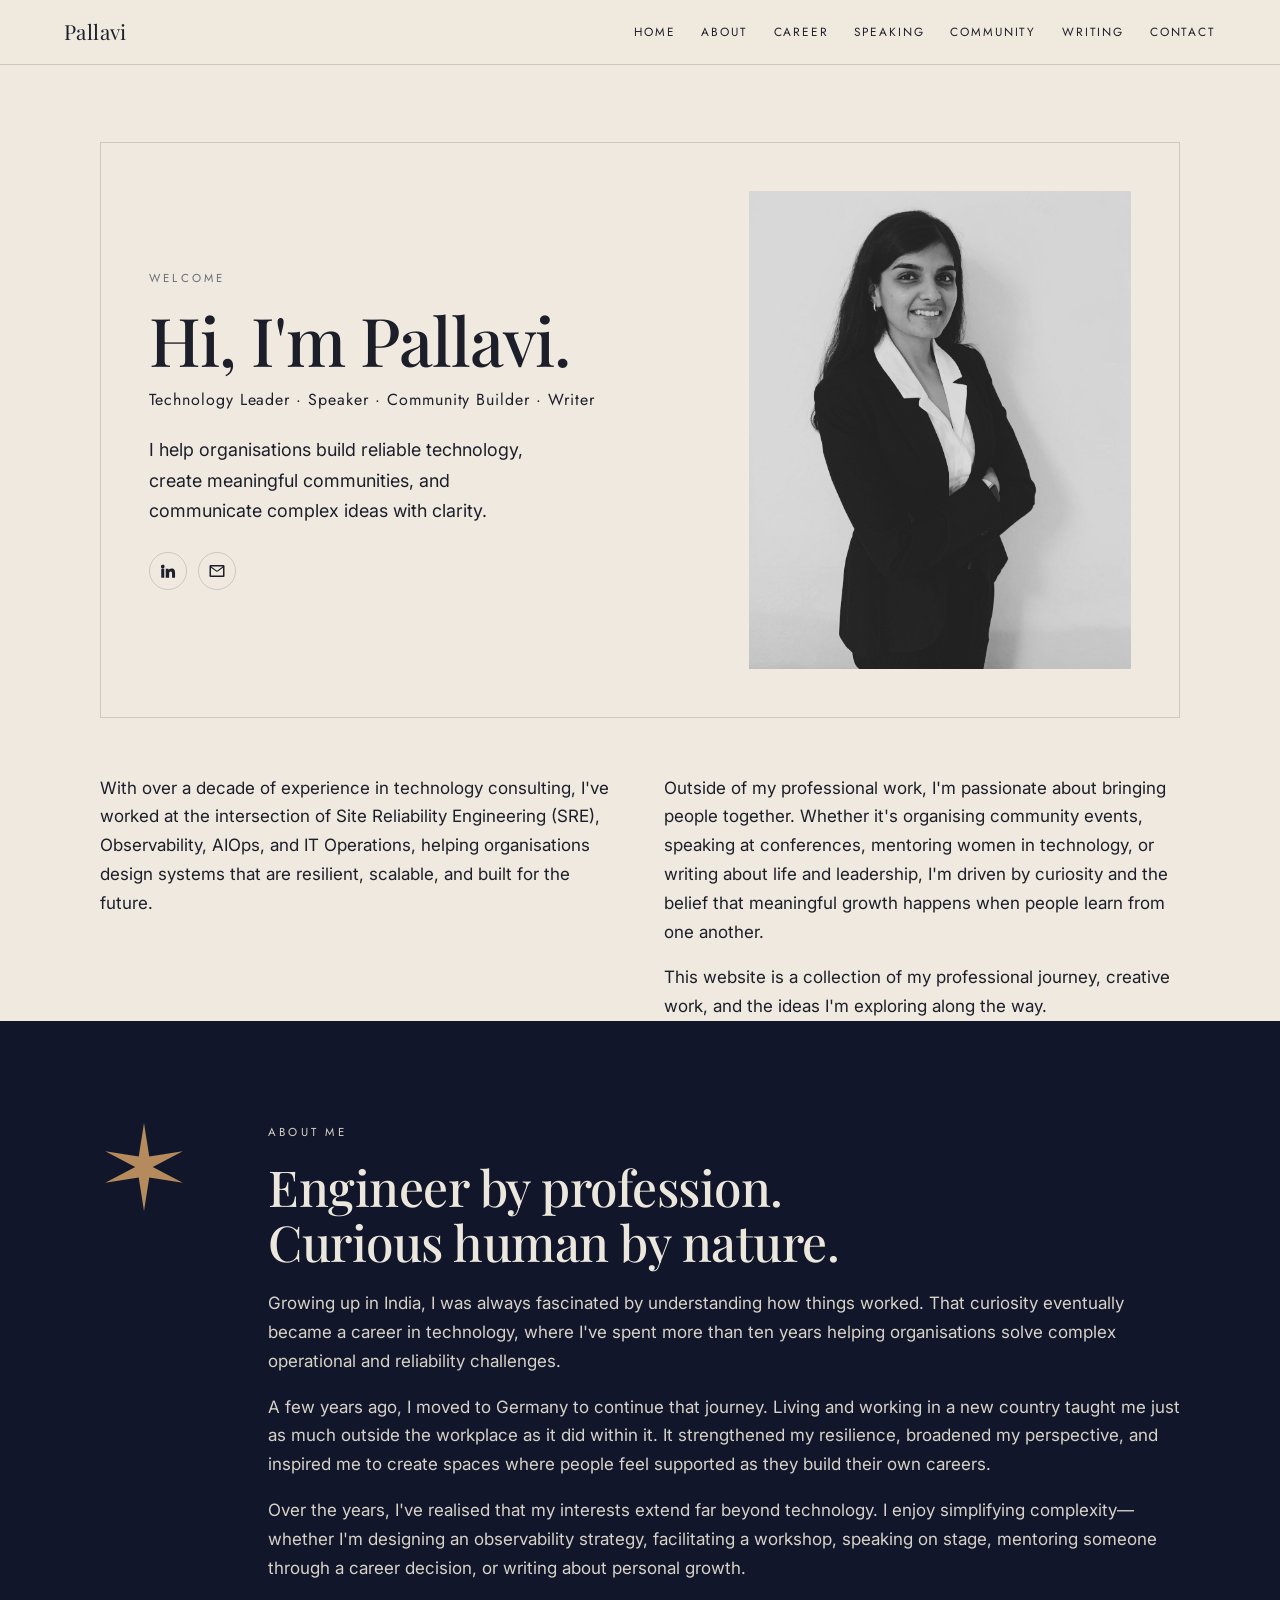
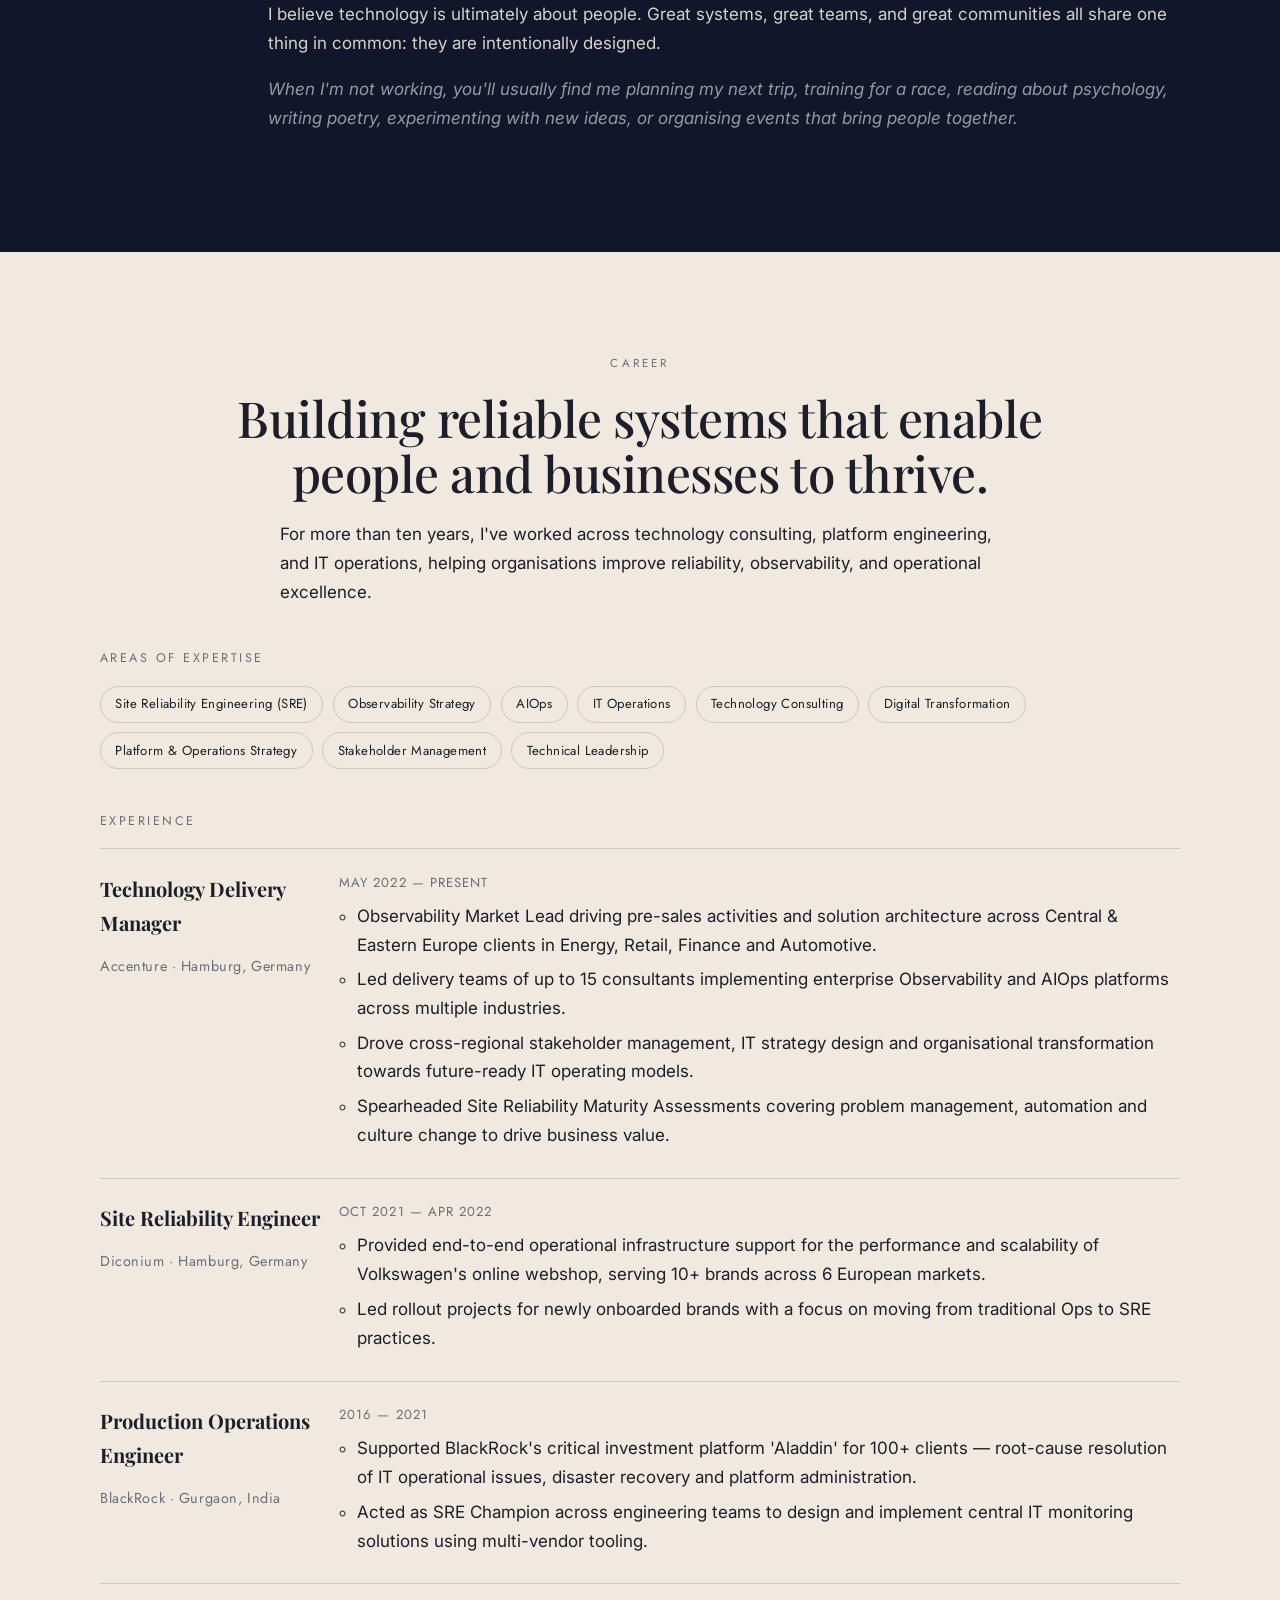
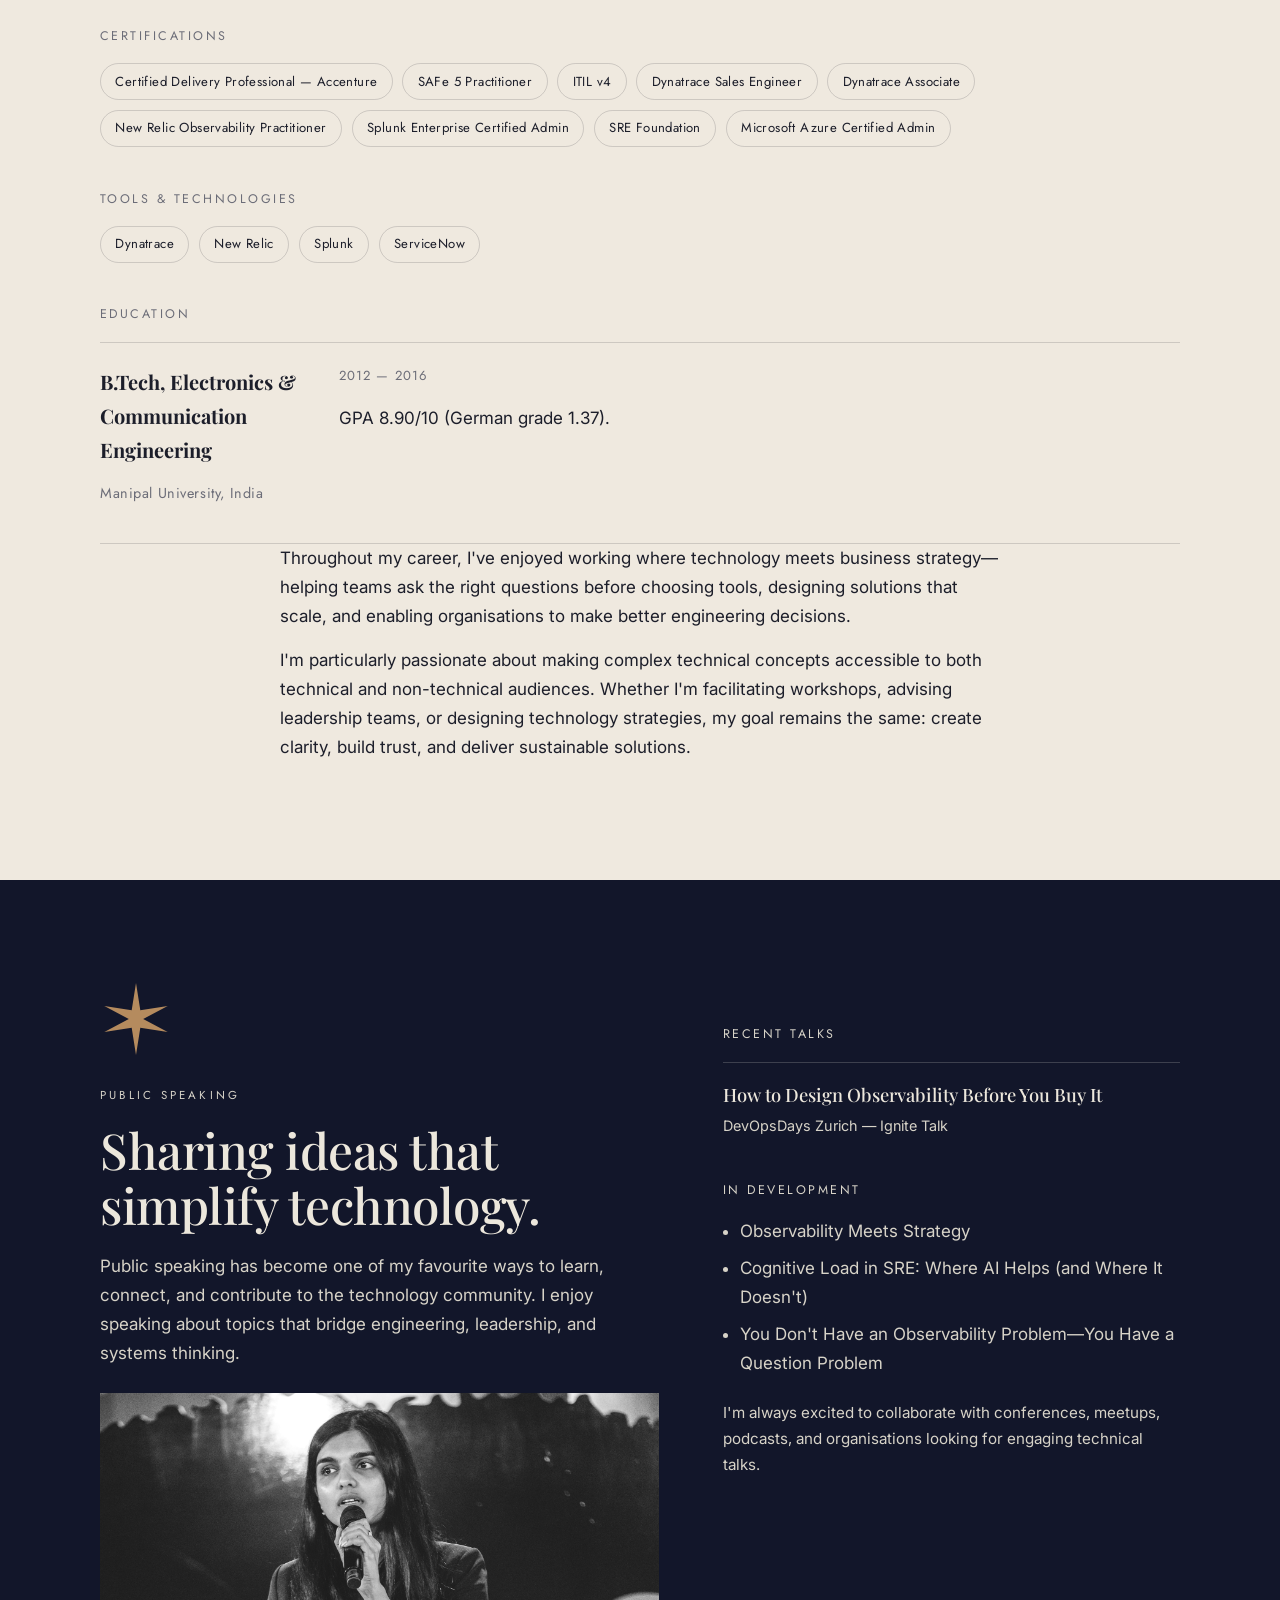
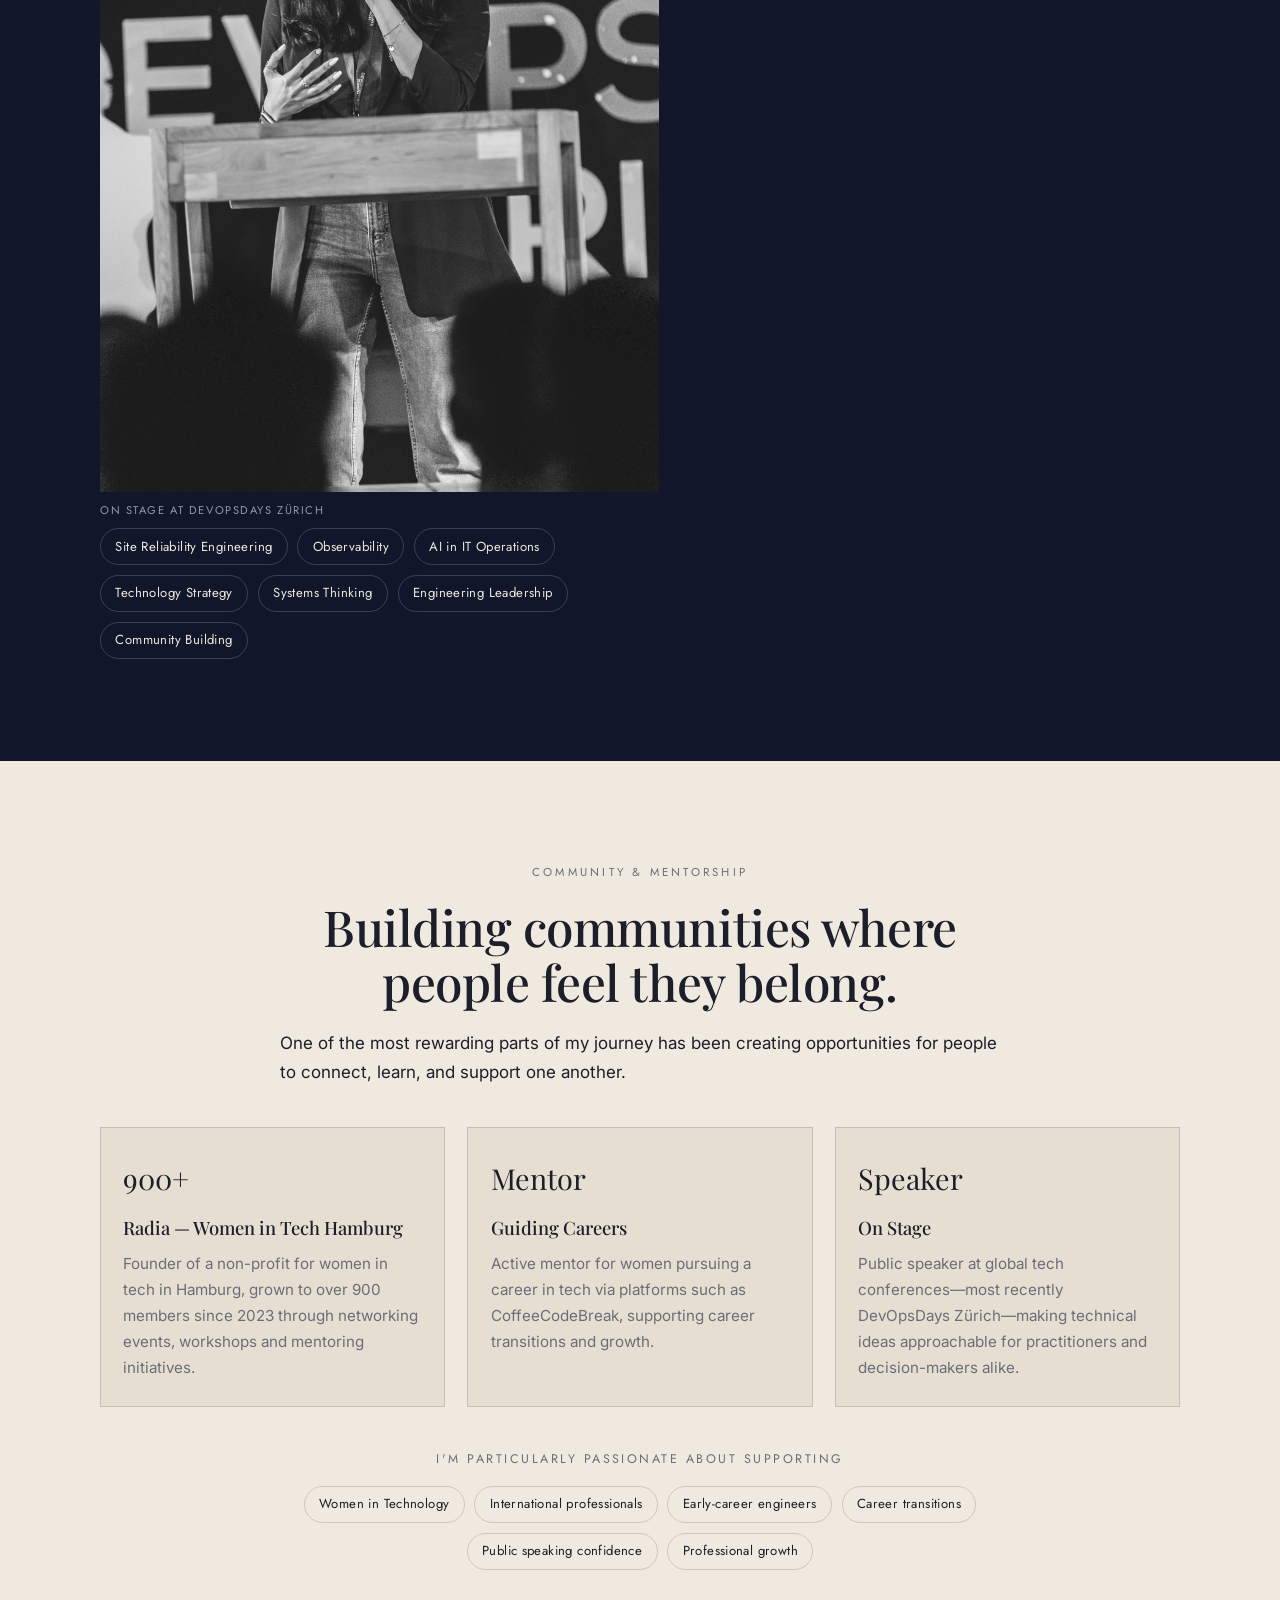
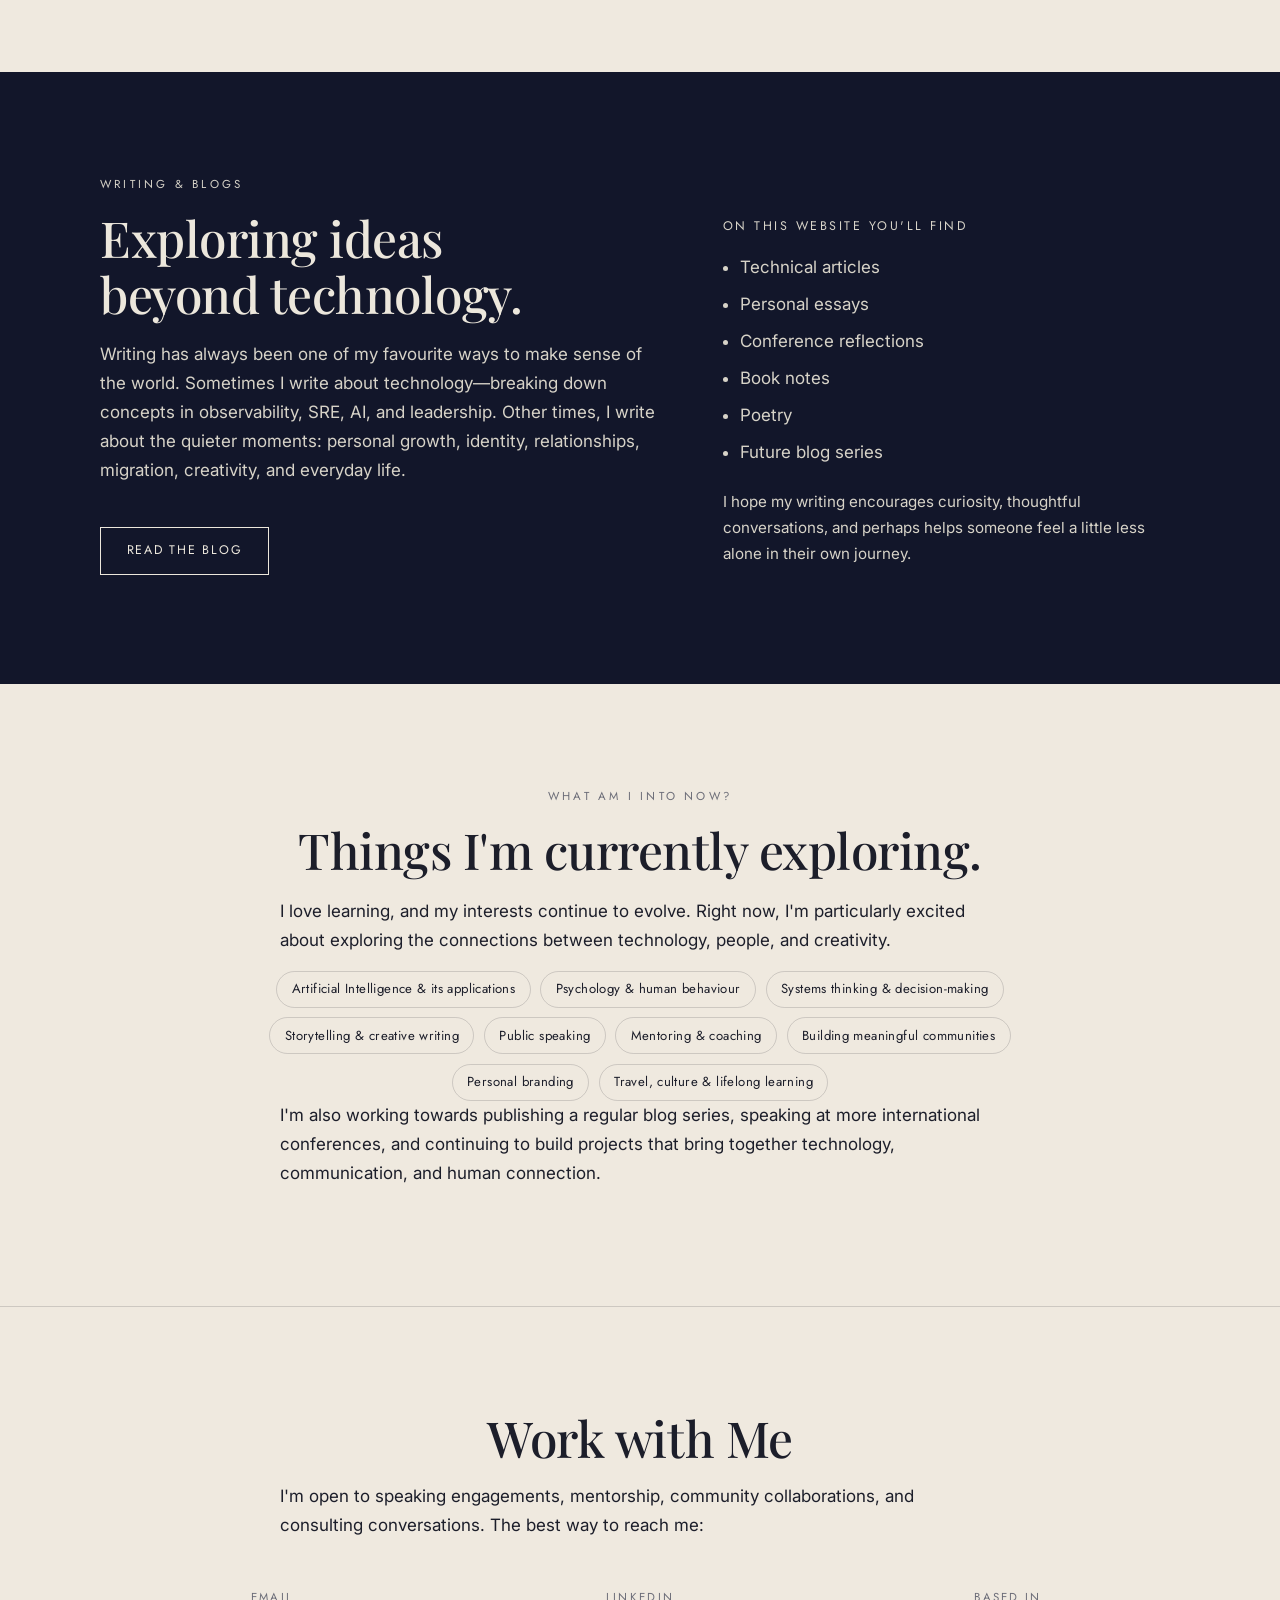
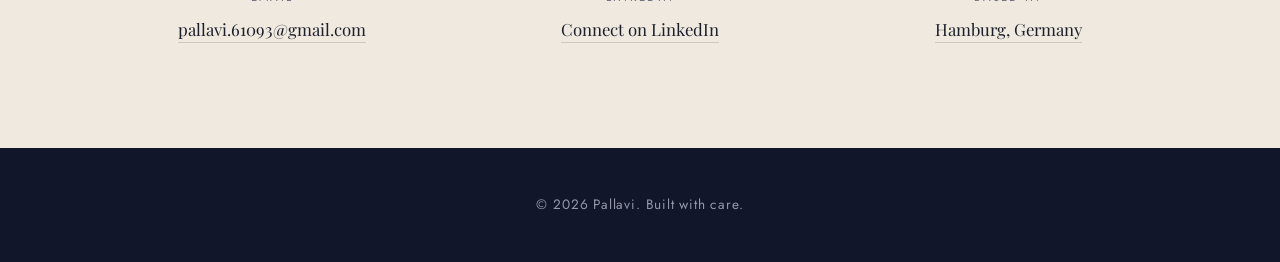
==== index.html @ db64a601 "Add portfolio website" ====
<!DOCTYPE html>
<html lang="en">
<head>
  <meta charset="UTF-8" />
  <meta name="viewport" content="width=device-width, initial-scale=1.0" />
  <title>Pallavi — Technology Leader, Speaker, Community Builder & Writer</title>
  <meta name="description" content="Personal site of Pallavi — Technology Leader, Speaker, Community Builder and Writer. SRE, Observability, AIOps, community building and writing." />

  <!-- Open Graph -->
  <meta property="og:title" content="Pallavi — Technology Leader, Speaker, Community Builder & Writer" />
  <meta property="og:description" content="Reliable technology, meaningful communities, and ideas communicated with clarity." />
  <meta property="og:type" content="website" />

  <link rel="preconnect" href="https://fonts.googleapis.com" />
  <link rel="preconnect" href="https://fonts.gstatic.com" crossorigin />
  <link href="https://fonts.googleapis.com/css2?family=Playfair+Display:ital,wght@0,400;0,500;0,600;1,400&family=Jost:wght@400;500&family=Inter:wght@400;500;600&display=swap" rel="stylesheet" />

  <link rel="stylesheet" href="styles.css" />
</head>
<body>

  <!-- ===== NAV ===== -->
  <header class="nav" id="top">
    <a href="#top" class="nav__brand">Pallavi</a>
    <button class="nav__toggle" aria-label="Toggle menu" aria-expanded="false">
      <span></span><span></span><span></span>
    </button>
    <nav class="nav__links">
      <a href="#home">Home</a>
      <a href="#about">About</a>
      <a href="#career">Career</a>
      <a href="#speaking">Speaking</a>
      <a href="#community">Community</a>
      <a href="#writing">Writing</a>
      <a href="#contact">Contact</a>
    </nav>
  </header>

  <main>

    <!-- ===== HERO ===== -->
    <section class="hero" id="home">
      <div class="hero__frame">
        <div class="hero__text">
          <p class="eyebrow">Welcome</p>
          <h1 class="hero__name">Hi, I'm Pallavi.</h1>
          <p class="hero__tagline">Technology Leader &middot; Speaker &middot; Community Builder &middot; Writer</p>
          <p class="hero__lede">
            I help organisations build reliable technology, create meaningful communities,
            and communicate complex ideas with clarity.
          </p>
          <div class="social" aria-label="Social links">
            <a href="https://www.linkedin.com/in/agrawalpallavi/" target="_blank" rel="noopener" aria-label="LinkedIn" class="social__link">
              <svg viewBox="0 0 24 24" width="18" height="18" fill="currentColor"><path d="M4.98 3.5A2.5 2.5 0 1 0 5 8.5a2.5 2.5 0 0 0-.02-5zM3 9h4v12H3zM9 9h3.8v1.7h.05c.53-1 1.83-2.06 3.77-2.06 4.03 0 4.78 2.65 4.78 6.1V21h-4v-5.4c0-1.3 0-2.96-1.8-2.96s-2.08 1.4-2.08 2.86V21H9z"/></svg>
            </a>
            <a href="mailto:pallavi.61093@gmail.com" aria-label="Email" class="social__link">
              <svg viewBox="0 0 24 24" width="18" height="18" fill="currentColor"><path d="M2 5.5A1.5 1.5 0 0 1 3.5 4h17A1.5 1.5 0 0 1 22 5.5v13A1.5 1.5 0 0 1 20.5 20h-17A1.5 1.5 0 0 1 2 18.5zm2.2.5 7.8 5.6L19.8 6zM20 7.6l-7.4 5.3a1 1 0 0 1-1.2 0L4 7.6V18h16z"/></svg>
            </a>
          </div>
        </div>
        <div class="hero__photo">
          <img src="assets/pallavi.jpg" alt="Portrait of Pallavi" onerror="this.classList.add('is-placeholder');this.alt='Add your photo at assets/pallavi.jpg';" />
        </div>
      </div>

      <div class="hero__intro">
        <p>
          With over a decade of experience in technology consulting, I've worked at the
          intersection of Site Reliability Engineering (SRE), Observability, AIOps, and IT
          Operations, helping organisations design systems that are resilient, scalable,
          and built for the future.
        </p>
        <p>
          Outside of my professional work, I'm passionate about bringing people together.
          Whether it's organising community events, speaking at conferences, mentoring women
          in technology, or writing about life and leadership, I'm driven by curiosity and
          the belief that meaningful growth happens when people learn from one another.
        </p>
        <p>
          This website is a collection of my professional journey, creative work, and the
          ideas I'm exploring along the way.
        </p>
      </div>
    </section>

    <!-- ===== ABOUT (dark) ===== -->
    <section class="band band--dark" id="about">
      <div class="band__inner about">
        <div class="starburst" aria-hidden="true">
          <svg viewBox="0 0 100 100" width="88" height="88"><g fill="currentColor"><path d="M50 0l6 38 38-6-34 18 34 18-38-6-6 38-6-38-38 6 34-18-34-18 38 6z"/></g></svg>
        </div>
        <div class="about__body">
          <p class="eyebrow eyebrow--light">About Me</p>
          <h2 class="display">Engineer by profession.<br />Curious human by nature.</h2>
          <p>
            Growing up in India, I was always fascinated by understanding how things worked.
            That curiosity eventually became a career in technology, where I've spent more than
            ten years helping organisations solve complex operational and reliability challenges.
          </p>
          <p>
            A few years ago, I moved to Germany to continue that journey. Living and working in a
            new country taught me just as much outside the workplace as it did within it. It
            strengthened my resilience, broadened my perspective, and inspired me to create spaces
            where people feel supported as they build their own careers.
          </p>
          <p>
            Over the years, I've realised that my interests extend far beyond technology. I enjoy
            simplifying complexity—whether I'm designing an observability strategy, facilitating a
            workshop, speaking on stage, mentoring someone through a career decision, or writing
            about personal growth.
          </p>
          <p>
            I believe technology is ultimately about people. Great systems, great teams, and great
            communities all share one thing in common: they are intentionally designed.
          </p>
          <p class="about__closing">
            When I'm not working, you'll usually find me planning my next trip, training for a race,
            reading about psychology, writing poetry, experimenting with new ideas, or organising
            events that bring people together.
          </p>
        </div>
      </div>
    </section>

    <!-- ===== CAREER (light) ===== -->
    <section class="band band--light" id="career">
      <div class="band__inner">
        <p class="eyebrow center">Career</p>
        <h2 class="display center">Building reliable systems that enable<br />people and businesses to thrive.</h2>
        <div class="prose center-prose">
          <p>
            For more than ten years, I've worked across technology consulting, platform engineering,
            and IT operations, helping organisations improve reliability, observability, and
            operational excellence.
          </p>
        </div>

        <p class="subhead">Areas of expertise</p>
        <ul class="chips">
          <li>Site Reliability Engineering (SRE)</li>
          <li>Observability Strategy</li>
          <li>AIOps</li>
          <li>IT Operations</li>
          <li>Technology Consulting</li>
          <li>Digital Transformation</li>
          <li>Platform &amp; Operations Strategy</li>
          <li>Stakeholder Management</li>
          <li>Technical Leadership</li>
        </ul>

        <!-- EXPERIENCE TIMELINE (from CV) -->
        <p class="subhead" id="experience">Experience</p>
        <ol class="timeline">
          <li class="timeline__item">
            <div>
              <h3 class="timeline__role">Technology Delivery Manager</h3>
              <p class="timeline__org">Accenture &middot; Hamburg, Germany</p>
            </div>
            <div>
              <div class="timeline__when">May 2022 — Present</div>
              <div class="timeline__desc">
                <ul>
                  <li>Observability Market Lead driving pre-sales activities and solution architecture across Central &amp; Eastern Europe clients in Energy, Retail, Finance and Automotive.</li>
                  <li>Led delivery teams of up to 15 consultants implementing enterprise Observability and AIOps platforms across multiple industries.</li>
                  <li>Drove cross-regional stakeholder management, IT strategy design and organisational transformation towards future-ready IT operating models.</li>
                  <li>Spearheaded Site Reliability Maturity Assessments covering problem management, automation and culture change to drive business value.</li>
                </ul>
              </div>
            </div>
          </li>
          <li class="timeline__item">
            <div>
              <h3 class="timeline__role">Site Reliability Engineer</h3>
              <p class="timeline__org">Diconium &middot; Hamburg, Germany</p>
            </div>
            <div>
              <div class="timeline__when">Oct 2021 — Apr 2022</div>
              <div class="timeline__desc">
                <ul>
                  <li>Provided end-to-end operational infrastructure support for the performance and scalability of Volkswagen's online webshop, serving 10+ brands across 6 European markets.</li>
                  <li>Led rollout projects for newly onboarded brands with a focus on moving from traditional Ops to SRE practices.</li>
                </ul>
              </div>
            </div>
          </li>
          <li class="timeline__item">
            <div>
              <h3 class="timeline__role">Production Operations Engineer</h3>
              <p class="timeline__org">BlackRock &middot; Gurgaon, India</p>
            </div>
            <div>
              <div class="timeline__when">2016 — 2021</div>
              <div class="timeline__desc">
                <ul>
                  <li>Supported BlackRock's critical investment platform 'Aladdin' for 100+ clients — root-cause resolution of IT operational issues, disaster recovery and platform administration.</li>
                  <li>Acted as SRE Champion across engineering teams to design and implement central IT monitoring solutions using multi-vendor tooling.</li>
                </ul>
              </div>
            </div>
          </li>
        </ol>

        <p class="subhead">Certifications</p>
        <ul class="chips">
          <li>Certified Delivery Professional — Accenture</li>
          <li>SAFe 5 Practitioner</li>
          <li>ITIL v4</li>
          <li>Dynatrace Sales Engineer</li>
          <li>Dynatrace Associate</li>
          <li>New Relic Observability Practitioner</li>
          <li>Splunk Enterprise Certified Admin</li>
          <li>SRE Foundation</li>
          <li>Microsoft Azure Certified Admin</li>
        </ul>

        <p class="subhead">Tools &amp; technologies</p>
        <ul class="chips">
          <li>Dynatrace</li>
          <li>New Relic</li>
          <li>Splunk</li>
          <li>ServiceNow</li>
        </ul>

        <p class="subhead">Education</p>
        <ol class="timeline">
          <li class="timeline__item">
            <div>
              <h3 class="timeline__role">B.Tech, Electronics &amp; Communication Engineering</h3>
              <p class="timeline__org">Manipal University, India</p>
            </div>
            <div>
              <div class="timeline__when">2012 — 2016</div>
              <div class="timeline__desc"><p>GPA 8.90/10 (German grade 1.37).</p></div>
            </div>
          </li>
        </ol>

        <div class="prose center-prose">
          <p>
            Throughout my career, I've enjoyed working where technology meets business strategy—helping
            teams ask the right questions before choosing tools, designing solutions that scale, and
            enabling organisations to make better engineering decisions.
          </p>
          <p>
            I'm particularly passionate about making complex technical concepts accessible to both
            technical and non-technical audiences. Whether I'm facilitating workshops, advising
            leadership teams, or designing technology strategies, my goal remains the same: create
            clarity, build trust, and deliver sustainable solutions.
          </p>
        </div>
      </div>
    </section>

    <!-- ===== SPEAKING (dark) ===== -->
    <section class="band band--dark" id="speaking">
      <div class="band__inner">
        <div class="split">
          <div class="split__left">
            <div class="starburst" aria-hidden="true">
              <svg viewBox="0 0 100 100" width="72" height="72"><g fill="currentColor"><path d="M50 0l6 38 38-6-34 18 34 18-38-6-6 38-6-38-38 6 34-18-34-18 38 6z"/></g></svg>
            </div>
            <p class="eyebrow eyebrow--light">Public Speaking</p>
            <h2 class="display">Sharing ideas that<br />simplify technology.</h2>
            <p>
              Public speaking has become one of my favourite ways to learn, connect, and contribute
              to the technology community. I enjoy speaking about topics that bridge engineering,
              leadership, and systems thinking.
            </p>
            <figure class="speaking__photo">
              <img src="assets/pallavi-speaking.jpg" alt="Pallavi speaking on stage at DevOpsDays Zürich" onerror="this.classList.add('is-placeholder');this.alt='Add your conference photo at assets/pallavi-speaking.jpg';" />
              <figcaption>On stage at DevOpsDays Zürich</figcaption>
            </figure>
            <ul class="chips chips--light">
              <li>Site Reliability Engineering</li>
              <li>Observability</li>
              <li>AI in IT Operations</li>
              <li>Technology Strategy</li>
              <li>Systems Thinking</li>
              <li>Engineering Leadership</li>
              <li>Community Building</li>
            </ul>
          </div>
          <div class="split__right">
            <p class="subhead subhead--light">Recent Talks</p>
            <article class="talk">
              <h3 class="talk__title">How to Design Observability Before You Buy It</h3>
              <p class="talk__venue">DevOpsDays Zurich — Ignite Talk</p>
            </article>

            <p class="subhead subhead--light">In Development</p>
            <ul class="talk-list">
              <li>Observability Meets Strategy</li>
              <li>Cognitive Load in SRE: Where AI Helps (and Where It Doesn't)</li>
              <li>You Don't Have an Observability Problem—You Have a Question Problem</li>
            </ul>
            <p class="note">
              I'm always excited to collaborate with conferences, meetups, podcasts, and
              organisations looking for engaging technical talks.
            </p>
          </div>
        </div>
      </div>
    </section>

    <!-- ===== COMMUNITY (light) ===== -->
    <section class="band band--light" id="community">
      <div class="band__inner">
        <p class="eyebrow center">Community &amp; Mentorship</p>
        <h2 class="display center">Building communities where<br />people feel they belong.</h2>
        <div class="prose center-prose">
          <p>
            One of the most rewarding parts of my journey has been creating opportunities for people
            to connect, learn, and support one another.
          </p>
        </div>

        <div class="cards">
          <article class="card">
            <div class="card__stat">900+</div>
            <h3 class="card__title">Radia — Women in Tech Hamburg</h3>
            <p class="card__text">
              Founder of a non-profit for women in tech in Hamburg, grown to over 900 members
              since 2023 through networking events, workshops and mentoring initiatives.
            </p>
          </article>
          <article class="card">
            <div class="card__stat">Mentor</div>
            <h3 class="card__title">Guiding Careers</h3>
            <p class="card__text">
              Active mentor for women pursuing a career in tech via platforms such as
              CoffeeCodeBreak, supporting career transitions and growth.
            </p>
          </article>
          <article class="card">
            <div class="card__stat">Speaker</div>
            <h3 class="card__title">On Stage</h3>
            <p class="card__text">
              Public speaker at global tech conferences—most recently DevOpsDays Zürich—making
              technical ideas approachable for practitioners and decision-makers alike.
            </p>
          </article>
        </div>

        <p class="subhead center">I'm particularly passionate about supporting</p>
        <ul class="chips center-chips">
          <li>Women in Technology</li>
          <li>International professionals</li>
          <li>Early-career engineers</li>
          <li>Career transitions</li>
          <li>Public speaking confidence</li>
          <li>Professional growth</li>
        </ul>
      </div>
    </section>

    <!-- ===== WRITING (dark) ===== -->
    <section class="band band--dark" id="writing">
      <div class="band__inner">
        <div class="split">
          <div class="split__left">
            <p class="eyebrow eyebrow--light">Writing &amp; Blogs</p>
            <h2 class="display">Exploring ideas<br />beyond technology.</h2>
            <p>
              Writing has always been one of my favourite ways to make sense of the world. Sometimes
              I write about technology—breaking down concepts in observability, SRE, AI, and
              leadership. Other times, I write about the quieter moments: personal growth, identity,
              relationships, migration, creativity, and everyday life.
            </p>
            <a class="btn" href="blog/index.html">Read the blog</a>
          </div>
          <div class="split__right">
            <p class="subhead subhead--light">On this website you'll find</p>
            <ul class="talk-list">
              <li>Technical articles</li>
              <li>Personal essays</li>
              <li>Conference reflections</li>
              <li>Book notes</li>
              <li>Poetry</li>
              <li>Future blog series</li>
            </ul>
            <p class="note">
              I hope my writing encourages curiosity, thoughtful conversations, and perhaps helps
              someone feel a little less alone in their own journey.
            </p>
          </div>
        </div>
      </div>
    </section>

    <!-- ===== NOW (light) ===== -->
    <section class="band band--light" id="now">
      <div class="band__inner">
        <p class="eyebrow center">What Am I Into Now?</p>
        <h2 class="display center">Things I'm currently exploring.</h2>
        <div class="prose center-prose">
          <p>
            I love learning, and my interests continue to evolve. Right now, I'm particularly excited
            about exploring the connections between technology, people, and creativity.
          </p>
        </div>
        <ul class="chips center-chips">
          <li>Artificial Intelligence &amp; its applications</li>
          <li>Psychology &amp; human behaviour</li>
          <li>Systems thinking &amp; decision-making</li>
          <li>Storytelling &amp; creative writing</li>
          <li>Public speaking</li>
          <li>Mentoring &amp; coaching</li>
          <li>Building meaningful communities</li>
          <li>Personal branding</li>
          <li>Travel, culture &amp; lifelong learning</li>
        </ul>
        <div class="prose center-prose">
          <p>
            I'm also working towards publishing a regular blog series, speaking at more international
            conferences, and continuing to build projects that bring together technology,
            communication, and human connection.
          </p>
        </div>
      </div>
    </section>

    <!-- ===== CONTACT ===== -->
    <section class="band band--light contact" id="contact">
      <div class="band__inner">
        <h2 class="display center contact__title">Work with Me</h2>
        <p class="prose center-prose">
          I'm open to speaking engagements, mentorship, community collaborations, and
          consulting conversations. The best way to reach me:
        </p>
        <div class="contact__grid">
          <div class="contact__col">
            <p class="contact__label">Email</p>
            <a href="mailto:pallavi.61093@gmail.com" class="contact__value">pallavi.61093@gmail.com</a>
          </div>
          <div class="contact__col">
            <p class="contact__label">LinkedIn</p>
            <a href="https://www.linkedin.com/in/agrawalpallavi/" target="_blank" rel="noopener" class="contact__value">Connect on LinkedIn</a>
          </div>
          <div class="contact__col">
            <p class="contact__label">Based in</p>
            <span class="contact__value">Hamburg, Germany</span>
          </div>
        </div>
      </div>
    </section>
  </main>

  <footer class="footer">
    <p>&copy; <span id="year"></span> Pallavi. Built with care.</p>
  </footer>

  <script src="script.js"></script>
</body>
</html>
---- styles.css ----
/* ===========================================================
   Pallavi — Portfolio
   Editorial theme: cream + deep navy, serif display + sans body
   =========================================================== */

:root {
  --cream: #efe9df;
  --cream-2: #e6ded1;
  --ink: #1c1e2a;
  --ink-soft: #55566280;
  --muted-light: #6c6d78;
  --navy: #12162a;
  --navy-2: #191e38;
  --on-dark: #ece7dc;
  --muted-dark: #9698a8;
  --line-light: rgba(28, 30, 42, 0.16);
  --line-dark: rgba(236, 231, 220, 0.2);
  --accent: #b58b5e;

  --serif: "Playfair Display", Georgia, serif;
  --sans: "Inter", system-ui, -apple-system, sans-serif;
  --label: "Jost", system-ui, sans-serif;

  --maxw: 1080px;
  --pad: clamp(1.25rem, 5vw, 4rem);
}

* { box-sizing: border-box; }

html { scroll-behavior: smooth; scroll-padding-top: 72px; }

body {
  margin: 0;
  font-family: var(--sans);
  background: var(--cream);
  color: var(--ink);
  font-size: 17px;
  line-height: 1.7;
  -webkit-font-smoothing: antialiased;
}

img { max-width: 100%; display: block; }

a { color: inherit; }

/* ---------- Typography helpers ---------- */
.display {
  font-family: var(--serif);
  font-weight: 500;
  line-height: 1.12;
  letter-spacing: -0.01em;
  font-size: clamp(2rem, 4.4vw, 3.1rem);
  margin: 0 0 1.2rem;
}

.eyebrow {
  font-family: var(--label);
  text-transform: uppercase;
  letter-spacing: 0.28em;
  font-size: 0.72rem;
  color: var(--muted-light);
  margin: 0 0 1rem;
}
.eyebrow--light { color: var(--muted-dark); }

.subhead {
  font-family: var(--label);
  text-transform: uppercase;
  letter-spacing: 0.2em;
  font-size: 0.78rem;
  color: var(--muted-light);
  margin: 2.6rem 0 1rem;
}
.subhead--light { color: var(--muted-dark); }

.center { text-align: center; }
.center-prose { max-width: 720px; margin-left: auto; margin-right: auto; }
.prose p { margin: 0 0 1rem; }
.note { color: var(--muted-dark); font-size: 0.95rem; margin-top: 1.4rem; }

/* ---------- Nav ---------- */
.nav {
  position: sticky;
  top: 0;
  z-index: 50;
  display: flex;
  align-items: center;
  justify-content: space-between;
  padding: 0.9rem var(--pad);
  background: rgba(239, 233, 223, 0.85);
  backdrop-filter: blur(10px);
  border-bottom: 1px solid var(--line-light);
}
.nav__brand {
  font-family: var(--serif);
  font-size: 1.3rem;
  text-decoration: none;
  letter-spacing: 0.02em;
}
.nav__links { display: flex; gap: 1.6rem; }
.nav__links a {
  font-family: var(--label);
  text-transform: uppercase;
  letter-spacing: 0.16em;
  font-size: 0.74rem;
  text-decoration: none;
  color: var(--ink);
  padding: 0.3rem 0;
  border-bottom: 1px solid transparent;
  transition: border-color 0.2s, opacity 0.2s;
}
.nav__links a:hover { border-color: var(--ink); }

.nav__toggle {
  display: none;
  flex-direction: column;
  gap: 5px;
  background: none;
  border: 0;
  cursor: pointer;
  padding: 6px;
}
.nav__toggle span {
  width: 24px; height: 2px; background: var(--ink);
  transition: transform 0.25s, opacity 0.25s;
}

/* ---------- Hero ---------- */
.hero { padding: clamp(2.5rem, 6vw, 5rem) var(--pad) 0; }
.hero__frame {
  max-width: var(--maxw);
  margin: 0 auto;
  border: 1px solid var(--line-light);
  padding: clamp(1.5rem, 4vw, 3rem);
  display: grid;
  grid-template-columns: 1.3fr 0.9fr;
  gap: clamp(1.5rem, 4vw, 3rem);
  align-items: center;
}
.hero__name {
  font-family: var(--serif);
  font-weight: 500;
  font-size: clamp(2.6rem, 6vw, 4.2rem);
  line-height: 1.02;
  margin: 0 0 0.8rem;
  letter-spacing: -0.015em;
}
.hero__tagline {
  font-family: var(--label);
  letter-spacing: 0.06em;
  font-size: 1rem;
  color: var(--ink);
  margin: 0 0 1.4rem;
}
.hero__lede { font-size: 1.12rem; margin: 0 0 1.6rem; max-width: 34ch; }

.hero__photo img {
  width: 100%;
  aspect-ratio: 4 / 5;
  object-fit: cover;
  filter: grayscale(1) contrast(1.02);
  background: var(--cream-2);
}
.hero__photo img.is-placeholder {
  object-fit: contain;
  padding: 2rem;
  border: 1px dashed var(--line-light);
  color: var(--muted-light);
}

.hero__intro {
  max-width: var(--maxw);
  margin: clamp(2rem, 5vw, 3.5rem) auto 0;
  columns: 2;
  column-gap: 3rem;
}
.hero__intro p { margin: 0 0 1rem; break-inside: avoid; }

/* ---------- Social ---------- */
.social { display: flex; gap: 0.7rem; }
.social__link {
  width: 38px; height: 38px;
  display: inline-flex; align-items: center; justify-content: center;
  border: 1px solid var(--line-light);
  border-radius: 50%;
  color: var(--ink);
  text-decoration: none;
  transition: background 0.2s, color 0.2s;
}
.social__link:hover { background: var(--ink); color: var(--cream); }

/* ---------- Bands ---------- */
.band { padding: clamp(3.5rem, 8vw, 6.5rem) var(--pad); }
.band__inner { max-width: var(--maxw); margin: 0 auto; }
.band--light { background: var(--cream); }
.band--dark { background: var(--navy); color: var(--on-dark); }
.band--dark .display { color: var(--on-dark); }
.band--dark p { color: #d7d3c8; }

/* ---------- About ---------- */
.about { display: grid; grid-template-columns: 120px 1fr; gap: clamp(1.5rem, 4vw, 3rem); align-items: start; }
.about__closing { color: var(--muted-dark) !important; font-style: italic; }
.starburst { color: var(--accent); }
.band--light .starburst { color: var(--ink); }

/* ---------- Split (speaking / writing) ---------- */
.split { display: grid; grid-template-columns: 1.1fr 0.9fr; gap: clamp(2rem, 5vw, 4rem); }
.split__left .starburst { margin-bottom: 1.4rem; }

.speaking__photo { margin: 1.6rem 0 0.4rem; }
.speaking__photo img {
  width: 100%;
  aspect-ratio: 4 / 5;
  object-fit: cover;
  filter: grayscale(1) contrast(1.03);
  background: var(--navy-2);
}
.speaking__photo img.is-placeholder {
  object-fit: contain;
  padding: 2rem;
  aspect-ratio: 3 / 2;
  border: 1px dashed var(--line-dark);
  color: var(--muted-dark);
}
.speaking__photo figcaption {
  font-family: var(--label);
  text-transform: uppercase;
  letter-spacing: 0.14em;
  font-size: 0.7rem;
  color: var(--muted-dark);
  margin-top: 0.6rem;
}

/* ---------- Chips ---------- */
.chips {
  list-style: none;
  padding: 0;
  margin: 0.5rem 0 0;
  display: flex;
  flex-wrap: wrap;
  gap: 0.6rem;
}
.chips li {
  font-family: var(--label);
  font-size: 0.82rem;
  letter-spacing: 0.03em;
  padding: 0.4rem 0.9rem;
  border: 1px solid var(--line-light);
  border-radius: 100px;
}
.chips--light li { border-color: var(--line-dark); color: var(--on-dark); }
.center-chips { justify-content: center; max-width: 820px; margin-inline: auto; }

/* ---------- Timeline (experience) ---------- */
.timeline { list-style: none; margin: 1rem 0 0; padding: 0; }
.timeline__item {
  padding: 1.4rem 0;
  border-top: 1px solid var(--line-light);
  display: grid;
  grid-template-columns: 220px 1fr;
  gap: 1.2rem;
}
.timeline__item:last-child { border-bottom: 1px solid var(--line-light); }
.timeline__role { font-family: var(--serif); font-size: 1.25rem; margin: 0 0 0.15rem; }
.timeline__org { font-family: var(--label); letter-spacing: 0.04em; color: var(--muted-light); font-size: 0.9rem; }
.timeline__when { font-family: var(--label); font-size: 0.82rem; letter-spacing: 0.08em; color: var(--muted-light); text-transform: uppercase; }
.timeline__desc { margin: 0.4rem 0 0; }
.timeline__desc ul { margin: 0.5rem 0 0; padding-left: 1.1rem; }
.timeline__desc li { margin-bottom: 0.35rem; }

/* ---------- Cards ---------- */
.cards {
  display: grid;
  grid-template-columns: repeat(3, 1fr);
  gap: 1.4rem;
  margin: 2.5rem 0 1rem;
}
.card {
  border: 1px solid var(--line-light);
  padding: 1.6rem 1.4rem;
  background: var(--cream-2);
}
.card__stat { font-family: var(--serif); font-size: 1.8rem; margin-bottom: 0.6rem; }
.card__title { font-family: var(--serif); font-weight: 500; font-size: 1.15rem; margin: 0 0 0.5rem; }
.card__text { font-size: 0.95rem; margin: 0; color: var(--muted-light); }

/* ---------- Talks ---------- */
.talk { border-top: 1px solid var(--line-dark); padding-top: 1rem; margin-bottom: 1.6rem; }
.talk__title { font-family: var(--serif); font-weight: 500; font-size: 1.15rem; margin: 0 0 0.25rem; color: var(--on-dark); }
.talk__venue { color: var(--muted-dark); font-size: 0.9rem; margin: 0; }
.talk-list { margin: 0.6rem 0 0; padding-left: 1.1rem; }
.talk-list li { margin-bottom: 0.5rem; color: #d7d3c8; }

/* ---------- Buttons ---------- */
.btn {
  display: inline-block;
  margin-top: 1.6rem;
  font-family: var(--label);
  text-transform: uppercase;
  letter-spacing: 0.14em;
  font-size: 0.78rem;
  text-decoration: none;
  padding: 0.75rem 1.6rem;
  border: 1px solid currentColor;
  transition: background 0.2s, color 0.2s;
}
.band--dark .btn:hover { background: var(--on-dark); color: var(--navy); }
.band--light .btn:hover { background: var(--ink); color: var(--cream); }

/* ---------- Contact ---------- */
.contact { border-top: 1px solid var(--line-light); }
.contact__title { margin-bottom: 0.6rem; }
.contact__grid {
  display: grid;
  grid-template-columns: repeat(3, 1fr);
  gap: 1.5rem;
  margin-top: 3rem;
  text-align: center;
}
.contact__label {
  font-family: var(--label);
  text-transform: uppercase;
  letter-spacing: 0.2em;
  font-size: 0.72rem;
  color: var(--muted-light);
  margin: 0 0 0.5rem;
}
.contact__value {
  font-family: var(--serif);
  font-size: 1.05rem;
  text-decoration: none;
  border-bottom: 1px solid var(--line-light);
  padding-bottom: 2px;
}

/* ---------- Footer ---------- */
.footer {
  background: var(--navy);
  color: var(--muted-dark);
  text-align: center;
  padding: 2rem var(--pad);
  font-size: 0.85rem;
  font-family: var(--label);
  letter-spacing: 0.06em;
}

/* ---------- Blog ---------- */
.blog-hero { padding: clamp(3rem, 7vw, 5rem) var(--pad) 1rem; text-align: center; }
.blog-list {
  max-width: 760px;
  margin: 0 auto;
  padding: 1rem var(--pad) clamp(3rem, 8vw, 6rem);
}
.post-card {
  display: block;
  text-decoration: none;
  color: inherit;
  padding: 1.8rem 0;
  border-top: 1px solid var(--line-light);
}
.post-card:last-child { border-bottom: 1px solid var(--line-light); }
.post-card__meta {
  font-family: var(--label);
  text-transform: uppercase;
  letter-spacing: 0.16em;
  font-size: 0.72rem;
  color: var(--muted-light);
  margin: 0 0 0.5rem;
}
.post-card__title {
  font-family: var(--serif);
  font-weight: 500;
  font-size: 1.5rem;
  margin: 0 0 0.4rem;
  transition: color 0.2s;
}
.post-card:hover .post-card__title { color: var(--accent); }
.post-card__excerpt { margin: 0; color: var(--muted-light); }

/* Single post */
.article { max-width: 680px; margin: 0 auto; padding: clamp(2.5rem, 6vw, 4.5rem) var(--pad); }
.article__back {
  font-family: var(--label);
  text-transform: uppercase;
  letter-spacing: 0.14em;
  font-size: 0.74rem;
  text-decoration: none;
  color: var(--muted-light);
}
.article__meta {
  font-family: var(--label);
  text-transform: uppercase;
  letter-spacing: 0.16em;
  font-size: 0.72rem;
  color: var(--muted-light);
  margin: 2rem 0 0.6rem;
}
.article__title { font-family: var(--serif); font-weight: 500; font-size: clamp(1.9rem, 4vw, 2.8rem); line-height: 1.1; margin: 0 0 1.8rem; }
.article__body { font-size: 1.1rem; }
.article__body h2 { font-family: var(--serif); font-weight: 500; font-size: 1.5rem; margin: 2.2rem 0 0.8rem; }
.article__body p { margin: 0 0 1.2rem; }
.article__body blockquote {
  margin: 1.6rem 0;
  padding-left: 1.2rem;
  border-left: 2px solid var(--accent);
  font-style: italic;
  color: var(--muted-light);
}

/* ---------- Responsive ---------- */
@media (max-width: 820px) {
  .nav__toggle { display: flex; }
  .nav__links {
    position: absolute;
    top: 100%; left: 0; right: 0;
    flex-direction: column;
    gap: 0;
    background: var(--cream);
    border-bottom: 1px solid var(--line-light);
    max-height: 0;
    overflow: hidden;
    transition: max-height 0.3s ease;
  }
  .nav__links.open { max-height: 420px; }
  .nav__links a { padding: 0.9rem var(--pad); border-bottom: 1px solid var(--line-light); }

  .hero__frame { grid-template-columns: 1fr; }
  .hero__photo { order: -1; max-width: 320px; }
  .hero__intro { columns: 1; }
  .about { grid-template-columns: 1fr; }
  .about .starburst svg { width: 64px; height: 64px; }
  .split { grid-template-columns: 1fr; }
  .cards { grid-template-columns: 1fr; }
  .timeline__item { grid-template-columns: 1fr; gap: 0.4rem; }
  .contact__grid { grid-template-columns: 1fr; }
}
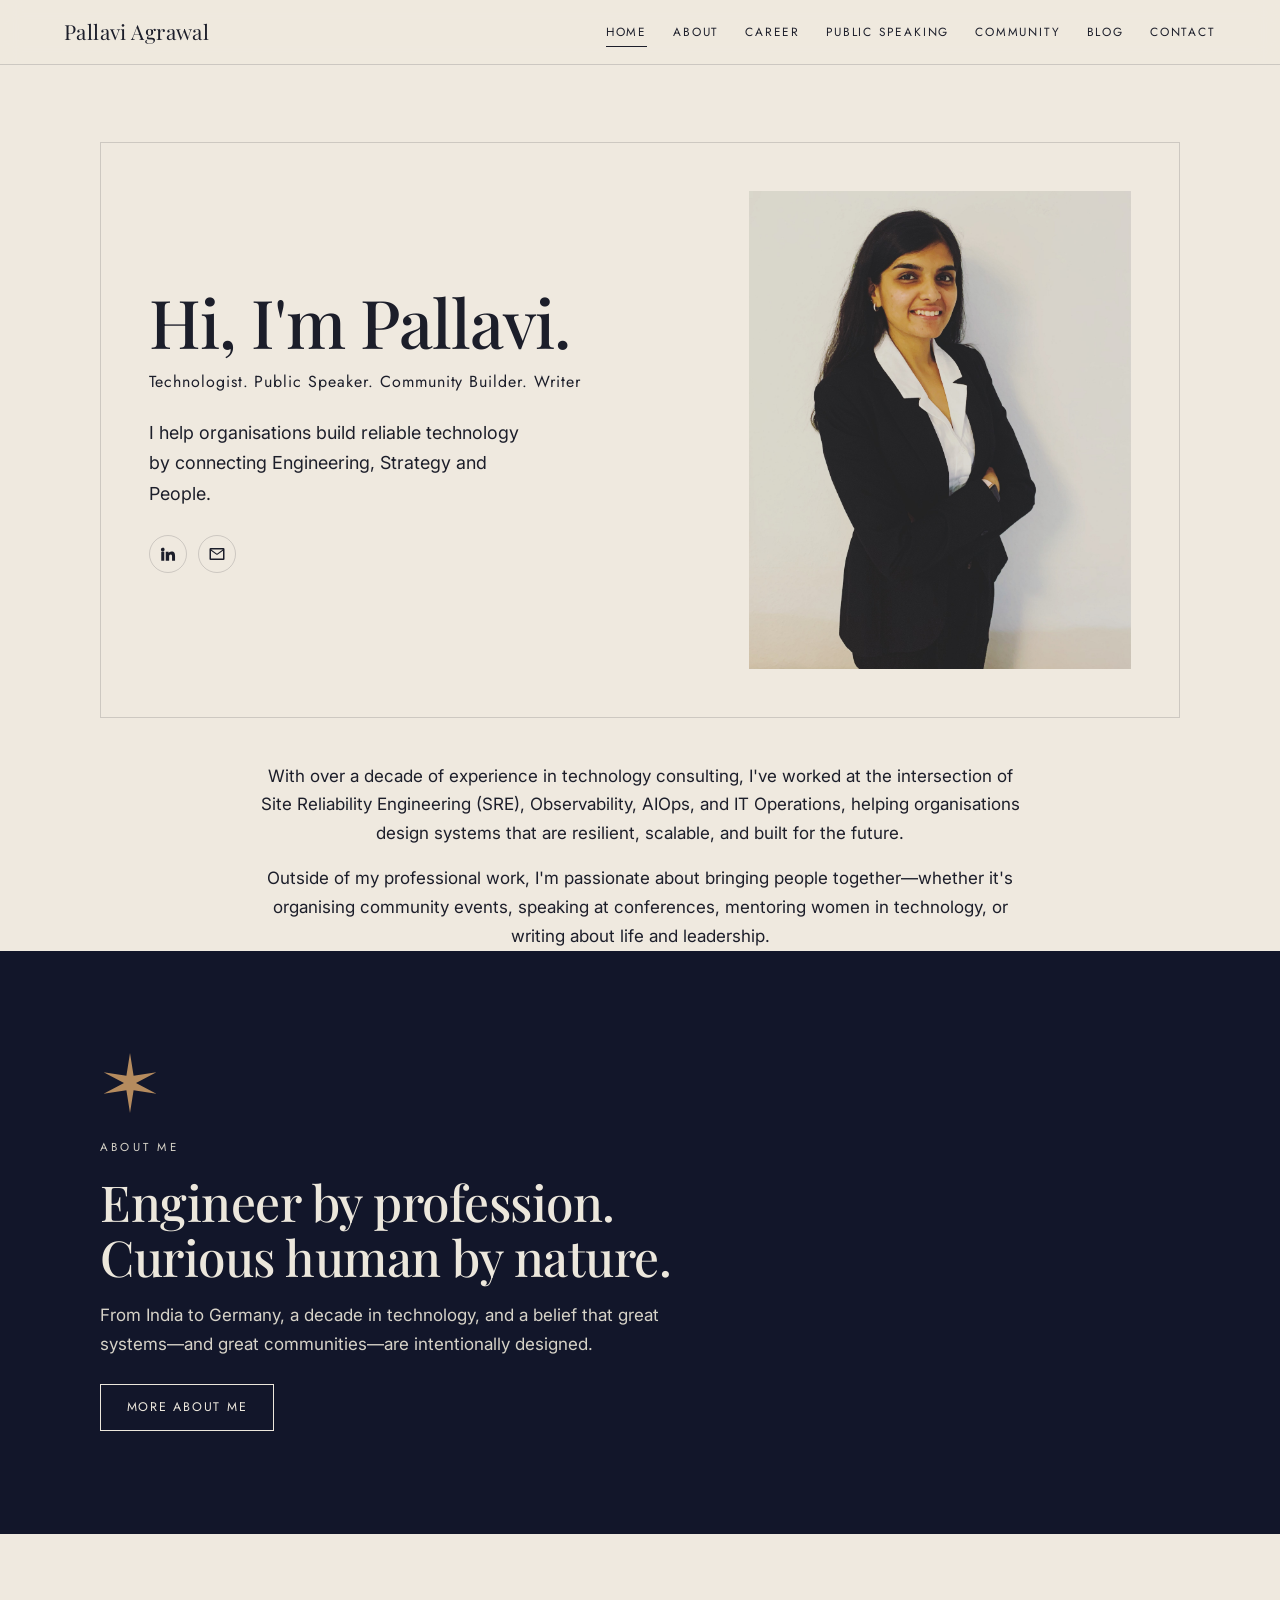
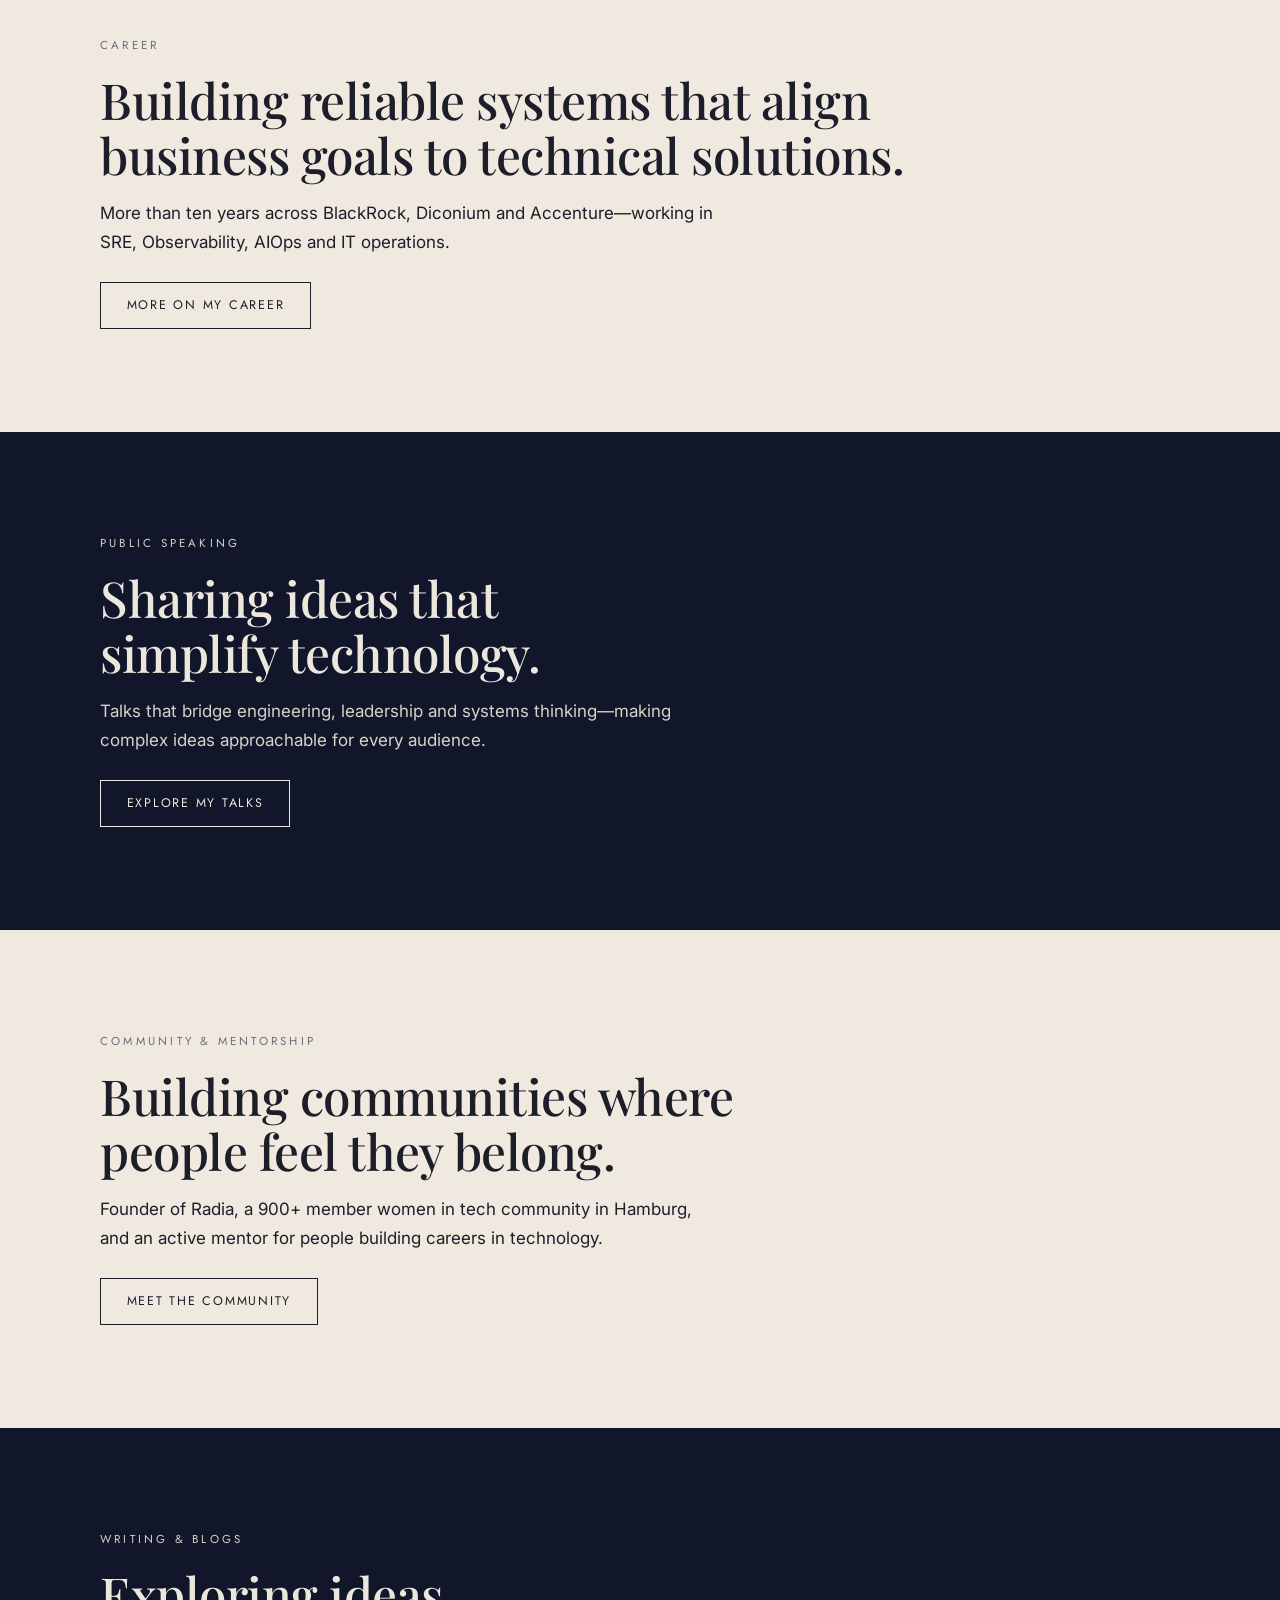
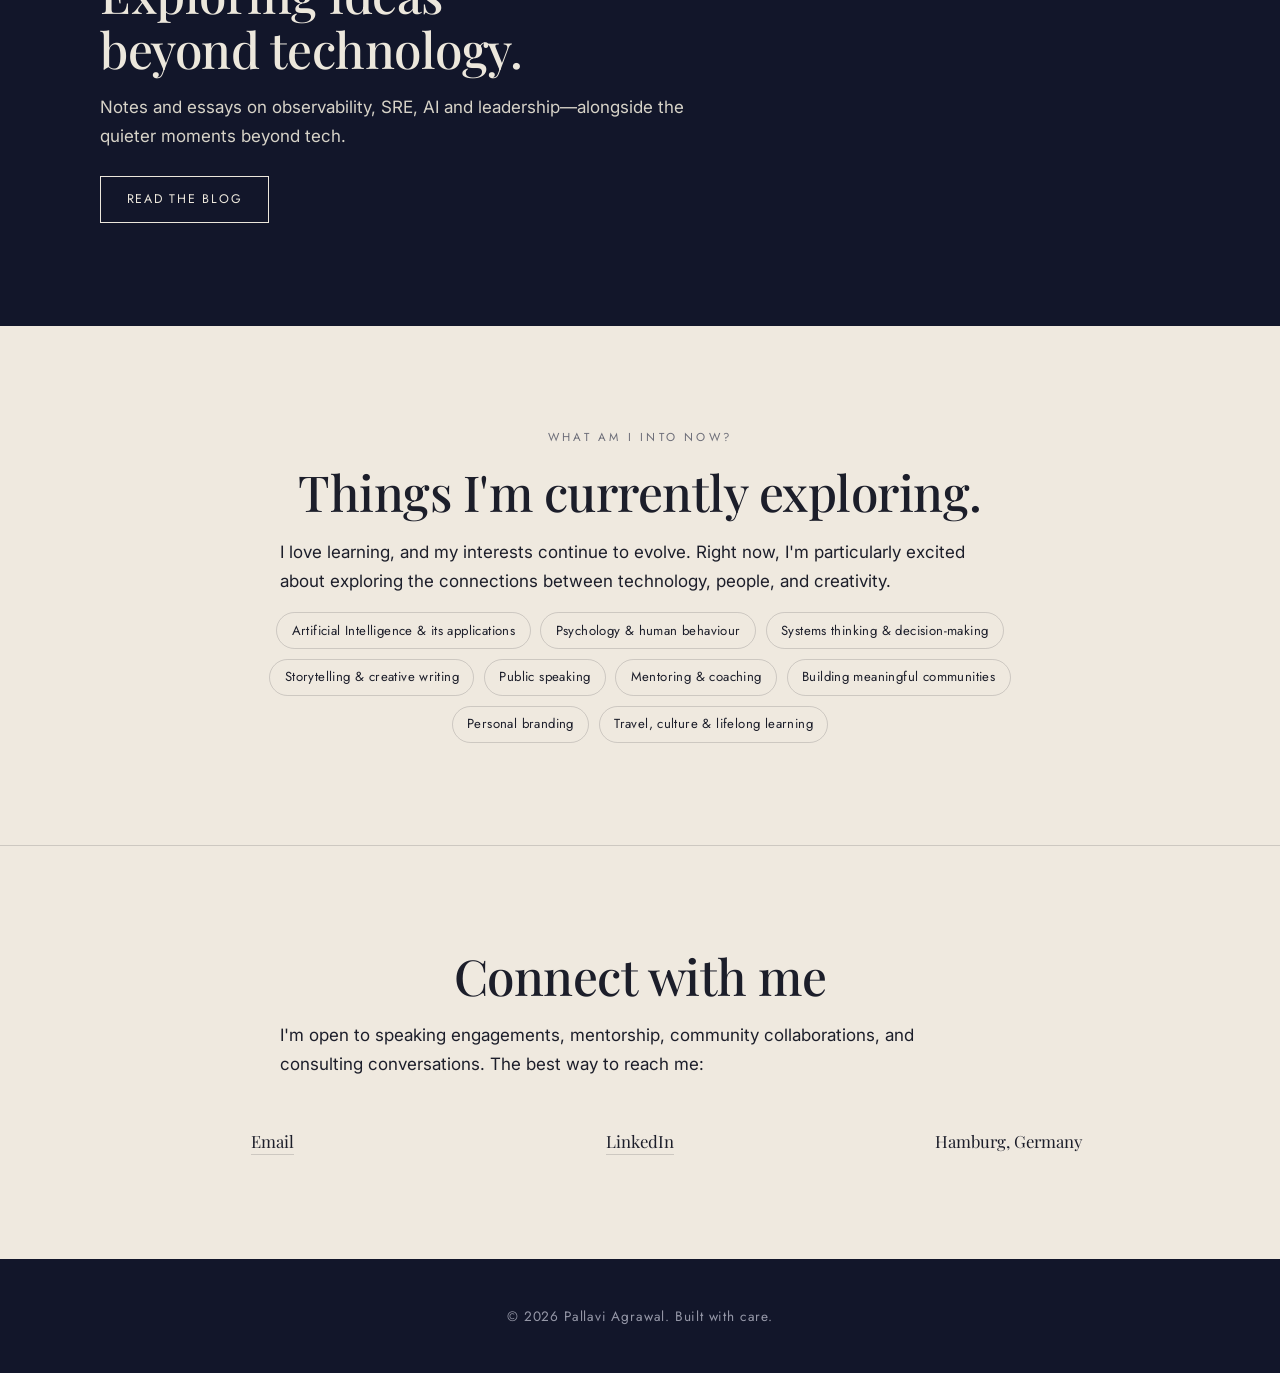
==== commit 64c28397: "Updated files" ====
--- a/index.html
+++ b/index.html
@@ -3,12 +3,12 @@
 <head>
   <meta charset="UTF-8" />
   <meta name="viewport" content="width=device-width, initial-scale=1.0" />
-  <title>Pallavi — Technology Leader, Speaker, Community Builder & Writer</title>
-  <meta name="description" content="Personal site of Pallavi — Technology Leader, Speaker, Community Builder and Writer. SRE, Observability, AIOps, community building and writing." />
+  <title>Pallavi Agrawal — Technologist, Public Speaker, Community Builder & Writer</title>
+  <meta name="description" content="Personal site of Pallavi Agrawal — Technologist, Public Speaker, Community Builder and Writer. SRE, Observability, AIOps, community building and writing." />
 
   <!-- Open Graph -->
-  <meta property="og:title" content="Pallavi — Technology Leader, Speaker, Community Builder & Writer" />
-  <meta property="og:description" content="Reliable technology, meaningful communities, and ideas communicated with clarity." />
+  <meta property="og:title" content="Pallavi Agrawal — Technologist, Public Speaker, Community Builder & Writer" />
+  <meta property="og:description" content="I help organisations build reliable technology by connecting Engineering, Strategy and People." />
   <meta property="og:type" content="website" />
 
   <link rel="preconnect" href="https://fonts.googleapis.com" />
@@ -21,18 +21,18 @@
 
   <!-- ===== NAV ===== -->
   <header class="nav" id="top">
-    <a href="#top" class="nav__brand">Pallavi</a>
+    <a href="index.html" class="nav__brand">Pallavi Agrawal</a>
     <button class="nav__toggle" aria-label="Toggle menu" aria-expanded="false">
       <span></span><span></span><span></span>
     </button>
     <nav class="nav__links">
-      <a href="#home">Home</a>
-      <a href="#about">About</a>
-      <a href="#career">Career</a>
-      <a href="#speaking">Speaking</a>
-      <a href="#community">Community</a>
-      <a href="#writing">Writing</a>
-      <a href="#contact">Contact</a>
+      <a href="index.html" class="is-active">Home</a>
+      <a href="about.html">About</a>
+      <a href="career.html">Career</a>
+      <a href="speaking.html">Public Speaking</a>
+      <a href="community.html">Community</a>
+      <a href="blog/index.html">Blog</a>
+      <a href="index.html#contact">Contact</a>
     </nav>
   </header>
 
@@ -42,12 +42,11 @@
     <section class="hero" id="home">
       <div class="hero__frame">
         <div class="hero__text">
-          <p class="eyebrow">Welcome</p>
           <h1 class="hero__name">Hi, I'm Pallavi.</h1>
-          <p class="hero__tagline">Technology Leader &middot; Speaker &middot; Community Builder &middot; Writer</p>
+          <p class="hero__tagline">Technologist. Public Speaker. Community Builder. Writer</p>
           <p class="hero__lede">
-            I help organisations build reliable technology, create meaningful communities,
-            and communicate complex ideas with clarity.
+            I help organisations build reliable technology by connecting Engineering,
+            Strategy and People.
           </p>
           <div class="social" aria-label="Social links">
             <a href="https://www.linkedin.com/in/agrawalpallavi/" target="_blank" rel="noopener" aria-label="LinkedIn" class="social__link">
@@ -59,7 +58,7 @@
           </div>
         </div>
         <div class="hero__photo">
-          <img src="assets/pallavi.jpg" alt="Portrait of Pallavi" onerror="this.classList.add('is-placeholder');this.alt='Add your photo at assets/pallavi.jpg';" />
+          <img src="assets/pallavi.jpg" alt="Portrait of Pallavi Agrawal" onerror="this.classList.add('is-placeholder');this.alt='Add your photo at assets/pallavi.jpg';" />
         </div>
       </div>
 
@@ -71,319 +70,78 @@
           and built for the future.
         </p>
         <p>
-          Outside of my professional work, I'm passionate about bringing people together.
-          Whether it's organising community events, speaking at conferences, mentoring women
-          in technology, or writing about life and leadership, I'm driven by curiosity and
-          the belief that meaningful growth happens when people learn from one another.
-        </p>
-        <p>
-          This website is a collection of my professional journey, creative work, and the
-          ideas I'm exploring along the way.
-        </p>
-      </div>
-    </section>
-
-    <!-- ===== ABOUT (dark) ===== -->
-    <section class="band band--dark" id="about">
-      <div class="band__inner about">
+          Outside of my professional work, I'm passionate about bringing people together—whether
+          it's organising community events, speaking at conferences, mentoring women in technology,
+          or writing about life and leadership.
+        </p>
+      </div>
+    </section>
+
+    <!-- ===== ABOUT preview (dark) ===== -->
+    <section class="band band--dark preview">
+      <div class="band__inner">
         <div class="starburst" aria-hidden="true">
-          <svg viewBox="0 0 100 100" width="88" height="88"><g fill="currentColor"><path d="M50 0l6 38 38-6-34 18 34 18-38-6-6 38-6-38-38 6 34-18-34-18 38 6z"/></g></svg>
-        </div>
-        <div class="about__body">
-          <p class="eyebrow eyebrow--light">About Me</p>
-          <h2 class="display">Engineer by profession.<br />Curious human by nature.</h2>
-          <p>
-            Growing up in India, I was always fascinated by understanding how things worked.
-            That curiosity eventually became a career in technology, where I've spent more than
-            ten years helping organisations solve complex operational and reliability challenges.
-          </p>
-          <p>
-            A few years ago, I moved to Germany to continue that journey. Living and working in a
-            new country taught me just as much outside the workplace as it did within it. It
-            strengthened my resilience, broadened my perspective, and inspired me to create spaces
-            where people feel supported as they build their own careers.
-          </p>
-          <p>
-            Over the years, I've realised that my interests extend far beyond technology. I enjoy
-            simplifying complexity—whether I'm designing an observability strategy, facilitating a
-            workshop, speaking on stage, mentoring someone through a career decision, or writing
-            about personal growth.
-          </p>
-          <p>
-            I believe technology is ultimately about people. Great systems, great teams, and great
-            communities all share one thing in common: they are intentionally designed.
-          </p>
-          <p class="about__closing">
-            When I'm not working, you'll usually find me planning my next trip, training for a race,
-            reading about psychology, writing poetry, experimenting with new ideas, or organising
-            events that bring people together.
-          </p>
-        </div>
-      </div>
-    </section>
-
-    <!-- ===== CAREER (light) ===== -->
-    <section class="band band--light" id="career">
-      <div class="band__inner">
-        <p class="eyebrow center">Career</p>
-        <h2 class="display center">Building reliable systems that enable<br />people and businesses to thrive.</h2>
-        <div class="prose center-prose">
-          <p>
-            For more than ten years, I've worked across technology consulting, platform engineering,
-            and IT operations, helping organisations improve reliability, observability, and
-            operational excellence.
-          </p>
-        </div>
-
-        <p class="subhead">Areas of expertise</p>
-        <ul class="chips">
-          <li>Site Reliability Engineering (SRE)</li>
-          <li>Observability Strategy</li>
-          <li>AIOps</li>
-          <li>IT Operations</li>
-          <li>Technology Consulting</li>
-          <li>Digital Transformation</li>
-          <li>Platform &amp; Operations Strategy</li>
-          <li>Stakeholder Management</li>
-          <li>Technical Leadership</li>
-        </ul>
-
-        <!-- EXPERIENCE TIMELINE (from CV) -->
-        <p class="subhead" id="experience">Experience</p>
-        <ol class="timeline">
-          <li class="timeline__item">
-            <div>
-              <h3 class="timeline__role">Technology Delivery Manager</h3>
-              <p class="timeline__org">Accenture &middot; Hamburg, Germany</p>
-            </div>
-            <div>
-              <div class="timeline__when">May 2022 — Present</div>
-              <div class="timeline__desc">
-                <ul>
-                  <li>Observability Market Lead driving pre-sales activities and solution architecture across Central &amp; Eastern Europe clients in Energy, Retail, Finance and Automotive.</li>
-                  <li>Led delivery teams of up to 15 consultants implementing enterprise Observability and AIOps platforms across multiple industries.</li>
-                  <li>Drove cross-regional stakeholder management, IT strategy design and organisational transformation towards future-ready IT operating models.</li>
-                  <li>Spearheaded Site Reliability Maturity Assessments covering problem management, automation and culture change to drive business value.</li>
-                </ul>
-              </div>
-            </div>
-          </li>
-          <li class="timeline__item">
-            <div>
-              <h3 class="timeline__role">Site Reliability Engineer</h3>
-              <p class="timeline__org">Diconium &middot; Hamburg, Germany</p>
-            </div>
-            <div>
-              <div class="timeline__when">Oct 2021 — Apr 2022</div>
-              <div class="timeline__desc">
-                <ul>
-                  <li>Provided end-to-end operational infrastructure support for the performance and scalability of Volkswagen's online webshop, serving 10+ brands across 6 European markets.</li>
-                  <li>Led rollout projects for newly onboarded brands with a focus on moving from traditional Ops to SRE practices.</li>
-                </ul>
-              </div>
-            </div>
-          </li>
-          <li class="timeline__item">
-            <div>
-              <h3 class="timeline__role">Production Operations Engineer</h3>
-              <p class="timeline__org">BlackRock &middot; Gurgaon, India</p>
-            </div>
-            <div>
-              <div class="timeline__when">2016 — 2021</div>
-              <div class="timeline__desc">
-                <ul>
-                  <li>Supported BlackRock's critical investment platform 'Aladdin' for 100+ clients — root-cause resolution of IT operational issues, disaster recovery and platform administration.</li>
-                  <li>Acted as SRE Champion across engineering teams to design and implement central IT monitoring solutions using multi-vendor tooling.</li>
-                </ul>
-              </div>
-            </div>
-          </li>
-        </ol>
-
-        <p class="subhead">Certifications</p>
-        <ul class="chips">
-          <li>Certified Delivery Professional — Accenture</li>
-          <li>SAFe 5 Practitioner</li>
-          <li>ITIL v4</li>
-          <li>Dynatrace Sales Engineer</li>
-          <li>Dynatrace Associate</li>
-          <li>New Relic Observability Practitioner</li>
-          <li>Splunk Enterprise Certified Admin</li>
-          <li>SRE Foundation</li>
-          <li>Microsoft Azure Certified Admin</li>
-        </ul>
-
-        <p class="subhead">Tools &amp; technologies</p>
-        <ul class="chips">
-          <li>Dynatrace</li>
-          <li>New Relic</li>
-          <li>Splunk</li>
-          <li>ServiceNow</li>
-        </ul>
-
-        <p class="subhead">Education</p>
-        <ol class="timeline">
-          <li class="timeline__item">
-            <div>
-              <h3 class="timeline__role">B.Tech, Electronics &amp; Communication Engineering</h3>
-              <p class="timeline__org">Manipal University, India</p>
-            </div>
-            <div>
-              <div class="timeline__when">2012 — 2016</div>
-              <div class="timeline__desc"><p>GPA 8.90/10 (German grade 1.37).</p></div>
-            </div>
-          </li>
-        </ol>
-
-        <div class="prose center-prose">
-          <p>
-            Throughout my career, I've enjoyed working where technology meets business strategy—helping
-            teams ask the right questions before choosing tools, designing solutions that scale, and
-            enabling organisations to make better engineering decisions.
-          </p>
-          <p>
-            I'm particularly passionate about making complex technical concepts accessible to both
-            technical and non-technical audiences. Whether I'm facilitating workshops, advising
-            leadership teams, or designing technology strategies, my goal remains the same: create
-            clarity, build trust, and deliver sustainable solutions.
-          </p>
-        </div>
-      </div>
-    </section>
-
-    <!-- ===== SPEAKING (dark) ===== -->
-    <section class="band band--dark" id="speaking">
-      <div class="band__inner">
-        <div class="split">
-          <div class="split__left">
-            <div class="starburst" aria-hidden="true">
-              <svg viewBox="0 0 100 100" width="72" height="72"><g fill="currentColor"><path d="M50 0l6 38 38-6-34 18 34 18-38-6-6 38-6-38-38 6 34-18-34-18 38 6z"/></g></svg>
-            </div>
-            <p class="eyebrow eyebrow--light">Public Speaking</p>
-            <h2 class="display">Sharing ideas that<br />simplify technology.</h2>
-            <p>
-              Public speaking has become one of my favourite ways to learn, connect, and contribute
-              to the technology community. I enjoy speaking about topics that bridge engineering,
-              leadership, and systems thinking.
-            </p>
-            <figure class="speaking__photo">
-              <img src="assets/pallavi-speaking.jpg" alt="Pallavi speaking on stage at DevOpsDays Zürich" onerror="this.classList.add('is-placeholder');this.alt='Add your conference photo at assets/pallavi-speaking.jpg';" />
-              <figcaption>On stage at DevOpsDays Zürich</figcaption>
-            </figure>
-            <ul class="chips chips--light">
-              <li>Site Reliability Engineering</li>
-              <li>Observability</li>
-              <li>AI in IT Operations</li>
-              <li>Technology Strategy</li>
-              <li>Systems Thinking</li>
-              <li>Engineering Leadership</li>
-              <li>Community Building</li>
-            </ul>
-          </div>
-          <div class="split__right">
-            <p class="subhead subhead--light">Recent Talks</p>
-            <article class="talk">
-              <h3 class="talk__title">How to Design Observability Before You Buy It</h3>
-              <p class="talk__venue">DevOpsDays Zurich — Ignite Talk</p>
-            </article>
-
-            <p class="subhead subhead--light">In Development</p>
-            <ul class="talk-list">
-              <li>Observability Meets Strategy</li>
-              <li>Cognitive Load in SRE: Where AI Helps (and Where It Doesn't)</li>
-              <li>You Don't Have an Observability Problem—You Have a Question Problem</li>
-            </ul>
-            <p class="note">
-              I'm always excited to collaborate with conferences, meetups, podcasts, and
-              organisations looking for engaging technical talks.
-            </p>
-          </div>
-        </div>
-      </div>
-    </section>
-
-    <!-- ===== COMMUNITY (light) ===== -->
-    <section class="band band--light" id="community">
-      <div class="band__inner">
-        <p class="eyebrow center">Community &amp; Mentorship</p>
-        <h2 class="display center">Building communities where<br />people feel they belong.</h2>
-        <div class="prose center-prose">
-          <p>
-            One of the most rewarding parts of my journey has been creating opportunities for people
-            to connect, learn, and support one another.
-          </p>
-        </div>
-
-        <div class="cards">
-          <article class="card">
-            <div class="card__stat">900+</div>
-            <h3 class="card__title">Radia — Women in Tech Hamburg</h3>
-            <p class="card__text">
-              Founder of a non-profit for women in tech in Hamburg, grown to over 900 members
-              since 2023 through networking events, workshops and mentoring initiatives.
-            </p>
-          </article>
-          <article class="card">
-            <div class="card__stat">Mentor</div>
-            <h3 class="card__title">Guiding Careers</h3>
-            <p class="card__text">
-              Active mentor for women pursuing a career in tech via platforms such as
-              CoffeeCodeBreak, supporting career transitions and growth.
-            </p>
-          </article>
-          <article class="card">
-            <div class="card__stat">Speaker</div>
-            <h3 class="card__title">On Stage</h3>
-            <p class="card__text">
-              Public speaker at global tech conferences—most recently DevOpsDays Zürich—making
-              technical ideas approachable for practitioners and decision-makers alike.
-            </p>
-          </article>
-        </div>
-
-        <p class="subhead center">I'm particularly passionate about supporting</p>
-        <ul class="chips center-chips">
-          <li>Women in Technology</li>
-          <li>International professionals</li>
-          <li>Early-career engineers</li>
-          <li>Career transitions</li>
-          <li>Public speaking confidence</li>
-          <li>Professional growth</li>
-        </ul>
-      </div>
-    </section>
-
-    <!-- ===== WRITING (dark) ===== -->
-    <section class="band band--dark" id="writing">
-      <div class="band__inner">
-        <div class="split">
-          <div class="split__left">
-            <p class="eyebrow eyebrow--light">Writing &amp; Blogs</p>
-            <h2 class="display">Exploring ideas<br />beyond technology.</h2>
-            <p>
-              Writing has always been one of my favourite ways to make sense of the world. Sometimes
-              I write about technology—breaking down concepts in observability, SRE, AI, and
-              leadership. Other times, I write about the quieter moments: personal growth, identity,
-              relationships, migration, creativity, and everyday life.
-            </p>
-            <a class="btn" href="blog/index.html">Read the blog</a>
-          </div>
-          <div class="split__right">
-            <p class="subhead subhead--light">On this website you'll find</p>
-            <ul class="talk-list">
-              <li>Technical articles</li>
-              <li>Personal essays</li>
-              <li>Conference reflections</li>
-              <li>Book notes</li>
-              <li>Poetry</li>
-              <li>Future blog series</li>
-            </ul>
-            <p class="note">
-              I hope my writing encourages curiosity, thoughtful conversations, and perhaps helps
-              someone feel a little less alone in their own journey.
-            </p>
-          </div>
-        </div>
+          <svg viewBox="0 0 100 100" width="60" height="60"><g fill="currentColor"><path d="M50 0l6 38 38-6-34 18 34 18-38-6-6 38-6-38-38 6 34-18-34-18 38 6z"/></g></svg>
+        </div>
+        <p class="eyebrow eyebrow--light">About Me</p>
+        <h2 class="display">Engineer by profession.<br />Curious human by nature.</h2>
+        <p class="preview__text">
+          From India to Germany, a decade in technology, and a belief that great systems—and
+          great communities—are intentionally designed.
+        </p>
+        <a class="btn" href="about.html">More about me</a>
+      </div>
+    </section>
+
+    <!-- ===== CAREER preview (light) ===== -->
+    <section class="band band--light preview">
+      <div class="band__inner">
+        <p class="eyebrow">Career</p>
+        <h2 class="display">Building reliable systems that align<br />business goals to technical solutions.</h2>
+        <p class="preview__text">
+          More than ten years across BlackRock, Diconium and Accenture—working in SRE,
+          Observability, AIOps and IT operations.
+        </p>
+        <a class="btn" href="career.html">More on my career</a>
+      </div>
+    </section>
+
+    <!-- ===== SPEAKING preview (dark) ===== -->
+    <section class="band band--dark preview">
+      <div class="band__inner">
+        <p class="eyebrow eyebrow--light">Public Speaking</p>
+        <h2 class="display">Sharing ideas that<br />simplify technology.</h2>
+        <p class="preview__text">
+          Talks that bridge engineering, leadership and systems thinking—making complex
+          ideas approachable for every audience.
+        </p>
+        <a class="btn" href="speaking.html">Explore my talks</a>
+      </div>
+    </section>
+
+    <!-- ===== COMMUNITY preview (light) ===== -->
+    <section class="band band--light preview">
+      <div class="band__inner">
+        <p class="eyebrow">Community &amp; Mentorship</p>
+        <h2 class="display">Building communities where<br />people feel they belong.</h2>
+        <p class="preview__text">
+          Founder of Radia, a 900+ member women in tech community in Hamburg, and an active
+          mentor for people building careers in technology.
+        </p>
+        <a class="btn" href="community.html">Meet the community</a>
+      </div>
+    </section>
+
+    <!-- ===== BLOG preview (dark) ===== -->
+    <section class="band band--dark preview">
+      <div class="band__inner">
+        <p class="eyebrow eyebrow--light">Writing &amp; Blogs</p>
+        <h2 class="display">Exploring ideas<br />beyond technology.</h2>
+        <p class="preview__text">
+          Notes and essays on observability, SRE, AI and leadership—alongside the quieter
+          moments beyond tech.
+        </p>
+        <a class="btn" href="blog/index.html">Read the blog</a>
       </div>
     </section>
 
@@ -409,36 +167,26 @@
           <li>Personal branding</li>
           <li>Travel, culture &amp; lifelong learning</li>
         </ul>
-        <div class="prose center-prose">
-          <p>
-            I'm also working towards publishing a regular blog series, speaking at more international
-            conferences, and continuing to build projects that bring together technology,
-            communication, and human connection.
-          </p>
-        </div>
       </div>
     </section>
 
     <!-- ===== CONTACT ===== -->
     <section class="band band--light contact" id="contact">
       <div class="band__inner">
-        <h2 class="display center contact__title">Work with Me</h2>
+        <h2 class="display center contact__title">Connect with me</h2>
         <p class="prose center-prose">
           I'm open to speaking engagements, mentorship, community collaborations, and
           consulting conversations. The best way to reach me:
         </p>
         <div class="contact__grid">
           <div class="contact__col">
-            <p class="contact__label">Email</p>
-            <a href="mailto:pallavi.61093@gmail.com" class="contact__value">pallavi.61093@gmail.com</a>
+            <a href="mailto:pallavi.61093@gmail.com" class="contact__value">Email</a>
           </div>
           <div class="contact__col">
-            <p class="contact__label">LinkedIn</p>
-            <a href="https://www.linkedin.com/in/agrawalpallavi/" target="_blank" rel="noopener" class="contact__value">Connect on LinkedIn</a>
+            <a href="https://www.linkedin.com/in/agrawalpallavi/" target="_blank" rel="noopener" class="contact__value">LinkedIn</a>
           </div>
           <div class="contact__col">
-            <p class="contact__label">Based in</p>
-            <span class="contact__value">Hamburg, Germany</span>
+            <span class="contact__value contact__value--plain">Hamburg, Germany</span>
           </div>
         </div>
       </div>
@@ -446,7 +194,7 @@
   </main>
 
   <footer class="footer">
-    <p>&copy; <span id="year"></span> Pallavi. Built with care.</p>
+    <p>&copy; <span id="year"></span> Pallavi Agrawal. Built with care.</p>
   </footer>
 
   <script src="script.js"></script>
--- a/styles.css
+++ b/styles.css
@@ -110,6 +110,7 @@
   transition: border-color 0.2s, opacity 0.2s;
 }
 .nav__links a:hover { border-color: var(--ink); }
+.nav__links a.is-active { border-color: var(--ink); color: var(--ink); }
 
 .nav__toggle {
   display: none;
@@ -158,7 +159,6 @@
   width: 100%;
   aspect-ratio: 4 / 5;
   object-fit: cover;
-  filter: grayscale(1) contrast(1.02);
   background: var(--cream-2);
 }
 .hero__photo img.is-placeholder {
@@ -169,12 +169,12 @@
 }
 
 .hero__intro {
-  max-width: var(--maxw);
-  margin: clamp(2rem, 5vw, 3.5rem) auto 0;
-  columns: 2;
-  column-gap: 3rem;
-}
-.hero__intro p { margin: 0 0 1rem; break-inside: avoid; }
+  max-width: 760px;
+  margin: clamp(1.75rem, 4vw, 2.75rem) auto 0;
+  text-align: center;
+}
+.hero__intro p { margin: 0 0 1rem; }
+.hero__intro p:last-child { margin-bottom: 0; }
 
 /* ---------- Social ---------- */
 .social { display: flex; gap: 0.7rem; }
@@ -212,7 +212,6 @@
   width: 100%;
   aspect-ratio: 4 / 5;
   object-fit: cover;
-  filter: grayscale(1) contrast(1.03);
   background: var(--navy-2);
 }
 .speaking__photo img.is-placeholder {
@@ -306,6 +305,42 @@
 }
 .band--dark .btn:hover { background: var(--on-dark); color: var(--navy); }
 .band--light .btn:hover { background: var(--ink); color: var(--cream); }
+
+/* CV download */
+.cv-download { text-align: center; margin-top: 1.8rem; }
+.btn--download {
+  display: inline-flex;
+  align-items: center;
+  gap: 0.6rem;
+  margin-top: 0;
+  background: var(--ink);
+  color: var(--cream);
+  border-color: var(--ink);
+}
+.btn--download:hover { background: transparent; color: var(--ink); }
+
+/* Feature layout (About page: photo + text) */
+.feature {
+  display: grid;
+  grid-template-columns: 0.85fr 1.15fr;
+  gap: clamp(1.5rem, 4vw, 3.5rem);
+  align-items: center;
+  margin-top: clamp(2rem, 5vw, 3.5rem);
+}
+.feature__photo { margin: 0; }
+.feature__photo img {
+  width: 100%;
+  aspect-ratio: 4 / 5;
+  object-fit: cover;
+  background: var(--navy-2);
+}
+.feature__photo img.is-placeholder {
+  object-fit: contain;
+  padding: 2rem;
+  aspect-ratio: 3 / 2;
+  border: 1px dashed var(--line-dark);
+  color: var(--muted-dark);
+}
 
 /* ---------- Contact ---------- */
 .contact { border-top: 1px solid var(--line-light); }
@@ -406,6 +441,79 @@
   font-style: italic;
   color: var(--muted-light);
 }
+
+/* ---------- Home previews ---------- */
+.preview .starburst { margin-bottom: 1rem; }
+.preview .display { margin-bottom: 1rem; }
+.preview__text { max-width: 620px; margin: 0; }
+.preview .btn { margin-top: 1.6rem; }
+
+/* ---------- Button row ---------- */
+.btn-row { display: flex; flex-wrap: wrap; gap: 1rem; margin-top: 1.8rem; }
+.btn-row .btn { margin-top: 0; }
+
+/* ---------- Video embeds (talks) ---------- */
+.talks-heading { margin-top: clamp(2.75rem, 6vw, 4.5rem); }
+.talks-grid {
+  display: grid;
+  grid-template-columns: repeat(2, 1fr);
+  gap: clamp(1.5rem, 4vw, 2.5rem);
+  margin-top: 1rem;
+}
+.talk-card { display: flex; flex-direction: column; }
+.video {
+  position: relative;
+  width: 100%;
+  aspect-ratio: 16 / 9;
+  background: var(--navy-2);
+}
+.video iframe { position: absolute; inset: 0; width: 100%; height: 100%; border: 0; }
+.talk-card .talk__title { margin-top: 1rem; }
+.talk__link {
+  display: inline-block;
+  margin-top: 0.7rem;
+  font-family: var(--label);
+  text-transform: uppercase;
+  letter-spacing: 0.12em;
+  font-size: 0.74rem;
+  text-decoration: none;
+  color: var(--on-dark);
+  border-bottom: 1px solid var(--line-dark);
+  padding-bottom: 2px;
+  transition: color 0.2s, border-color 0.2s;
+}
+.talk__link:hover { color: var(--accent); border-color: var(--accent); }
+.talks-note { margin-top: 2.2rem; }
+.talks-note a { color: var(--on-dark); }
+.speaking__topics-label { margin-top: 2.4rem; }
+
+/* ---------- Community ---------- */
+.community-gallery {
+  display: grid;
+  grid-template-columns: repeat(3, 1fr);
+  gap: 1rem;
+  margin: 2.2rem 0 0.5rem;
+}
+.community-gallery figure { margin: 0; }
+.community-gallery img {
+  width: 100%;
+  aspect-ratio: 4 / 3;
+  object-fit: cover;
+  background: var(--navy-2);
+}
+.community-gallery img.is-placeholder {
+  object-fit: contain;
+  padding: 1.5rem;
+  border: 1px dashed var(--line-dark);
+  color: var(--muted-dark);
+  aspect-ratio: 4 / 3;
+}
+
+/* ---------- Career outro gap ---------- */
+.career__outro { margin-top: clamp(2.75rem, 6vw, 4.5rem); }
+
+/* ---------- Contact value tweaks ---------- */
+.contact__value--plain { border-bottom: 0; }
 
 /* ---------- Responsive ---------- */
 @media (max-width: 820px) {
@@ -430,7 +538,11 @@
   .about { grid-template-columns: 1fr; }
   .about .starburst svg { width: 64px; height: 64px; }
   .split { grid-template-columns: 1fr; }
+  .feature { grid-template-columns: 1fr; }
+  .feature__photo { max-width: 340px; margin-inline: auto; }
   .cards { grid-template-columns: 1fr; }
+  .talks-grid { grid-template-columns: 1fr; }
+  .community-gallery { grid-template-columns: 1fr; }
   .timeline__item { grid-template-columns: 1fr; gap: 0.4rem; }
   .contact__grid { grid-template-columns: 1fr; }
 }
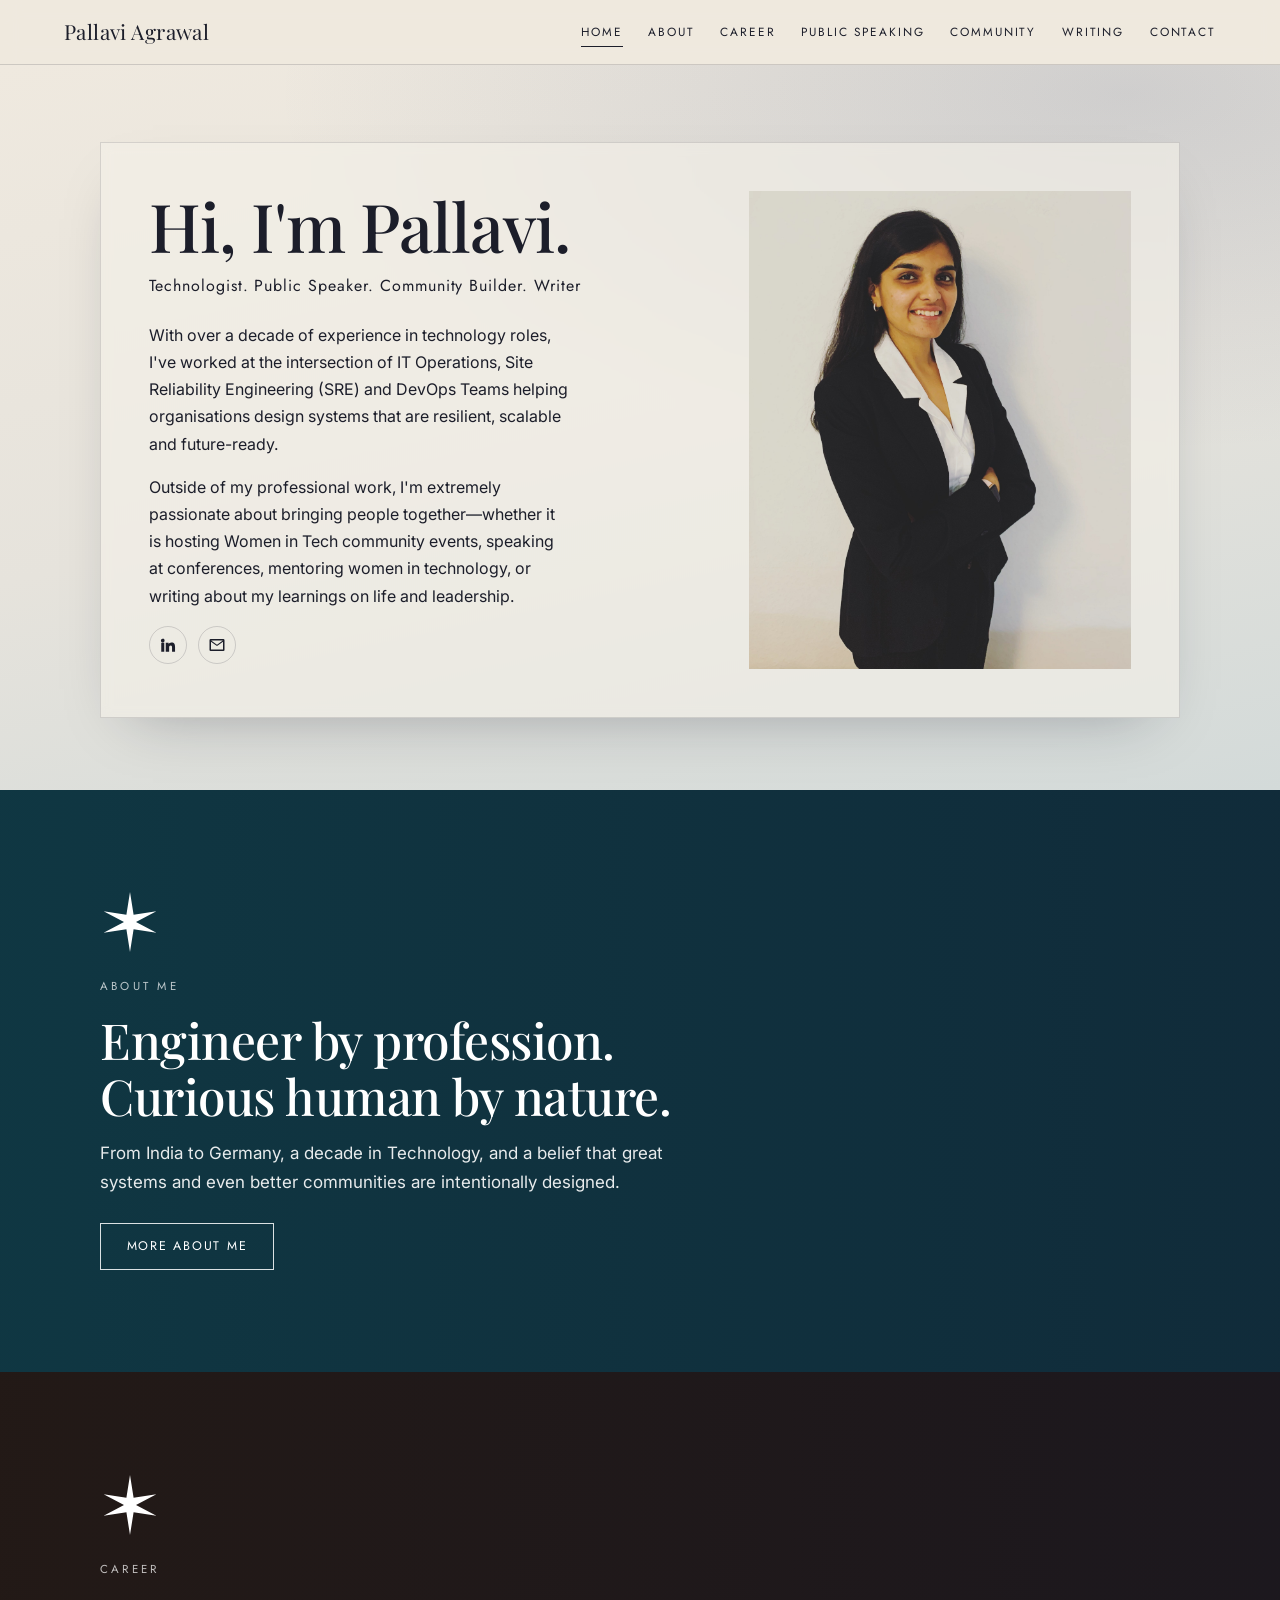
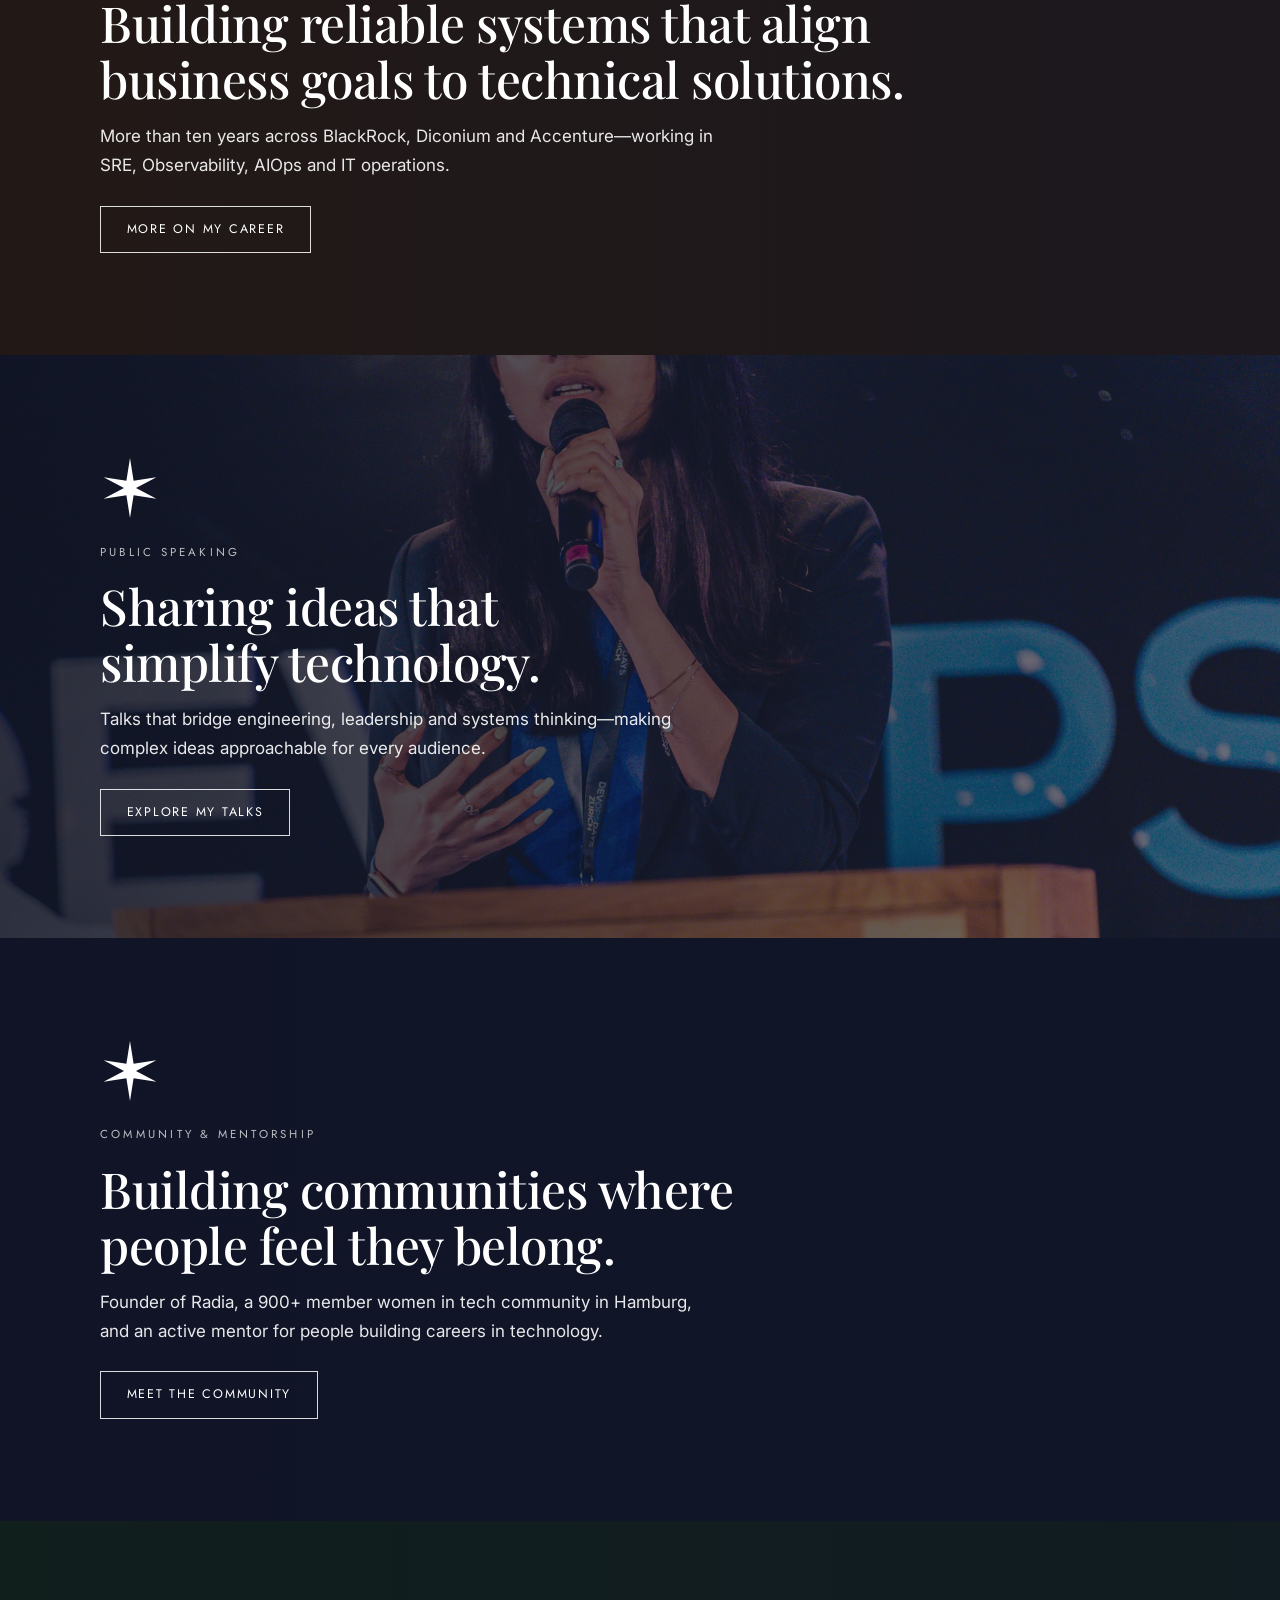
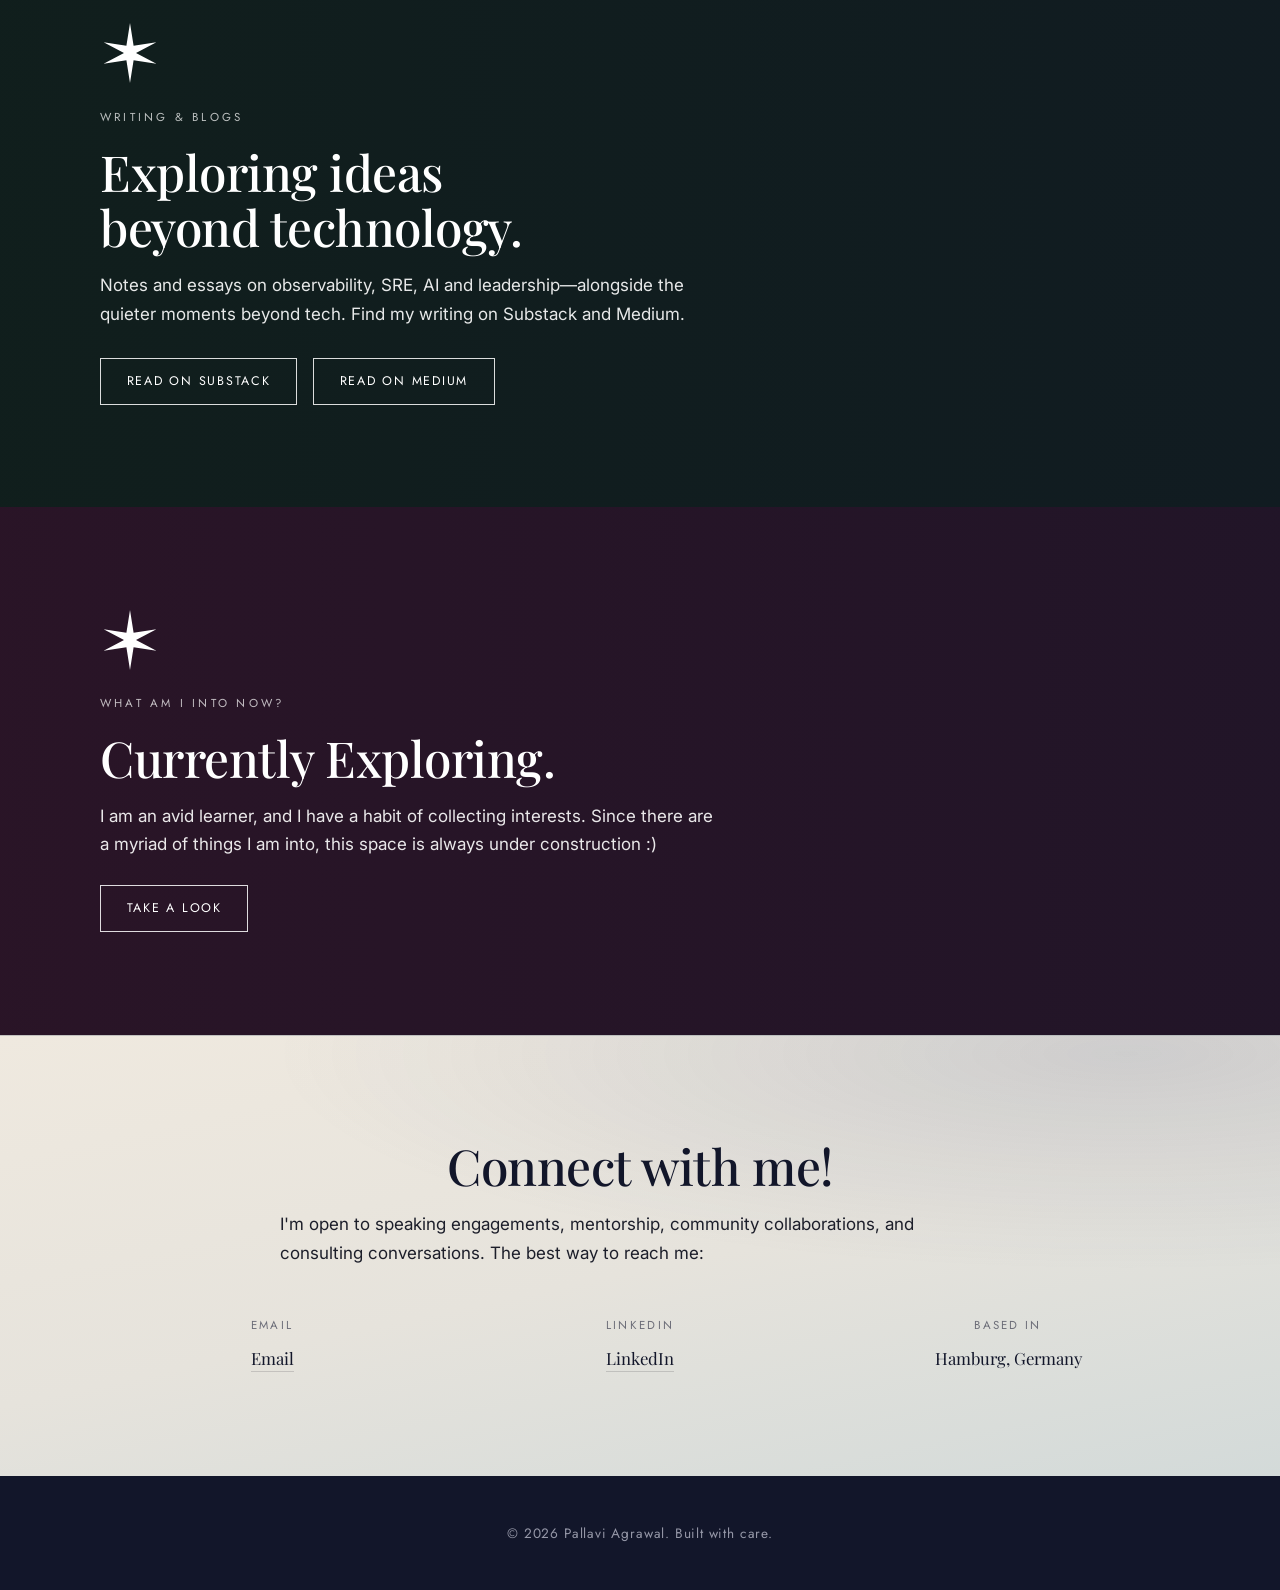
==== commit 31870126: "Uploading new changes" ====
--- a/index.html
+++ b/index.html
@@ -4,22 +4,17 @@
   <meta charset="UTF-8" />
   <meta name="viewport" content="width=device-width, initial-scale=1.0" />
   <title>Pallavi Agrawal — Technologist, Public Speaker, Community Builder & Writer</title>
-  <meta name="description" content="Personal site of Pallavi Agrawal — Technologist, Public Speaker, Community Builder and Writer. SRE, Observability, AIOps, community building and writing." />
-
-  <!-- Open Graph -->
+  <meta name="description" content="Personal site of Pallavi Agrawal — Technologist, Public Speaker, Community Builder and Writer." />
   <meta property="og:title" content="Pallavi Agrawal — Technologist, Public Speaker, Community Builder & Writer" />
-  <meta property="og:description" content="I help organisations build reliable technology by connecting Engineering, Strategy and People." />
+  <meta property="og:description" content="Connecting Engineering, Strategy and People." />
   <meta property="og:type" content="website" />
-
   <link rel="preconnect" href="https://fonts.googleapis.com" />
   <link rel="preconnect" href="https://fonts.gstatic.com" crossorigin />
   <link href="https://fonts.googleapis.com/css2?family=Playfair+Display:ital,wght@0,400;0,500;0,600;1,400&family=Jost:wght@400;500&family=Inter:wght@400;500;600&display=swap" rel="stylesheet" />
-
   <link rel="stylesheet" href="styles.css" />
 </head>
 <body>
 
-  <!-- ===== NAV ===== -->
   <header class="nav" id="top">
     <a href="index.html" class="nav__brand">Pallavi Agrawal</a>
     <button class="nav__toggle" aria-label="Toggle menu" aria-expanded="false">
@@ -31,7 +26,7 @@
       <a href="career.html">Career</a>
       <a href="speaking.html">Public Speaking</a>
       <a href="community.html">Community</a>
-      <a href="blog/index.html">Blog</a>
+      <a href="index.html#writing">Writing</a>
       <a href="index.html#contact">Contact</a>
     </nav>
   </header>
@@ -40,13 +35,19 @@
 
     <!-- ===== HERO ===== -->
     <section class="hero" id="home">
-      <div class="hero__frame">
+      <div class="hero__frame hero__frame--tall">
         <div class="hero__text">
           <h1 class="hero__name">Hi, I'm Pallavi.</h1>
           <p class="hero__tagline">Technologist. Public Speaker. Community Builder. Writer</p>
-          <p class="hero__lede">
-            I help organisations build reliable technology by connecting Engineering,
-            Strategy and People.
+          <p class="hero__body">
+            With over a decade of experience in technology roles, I've worked at the intersection
+            of IT Operations, Site Reliability Engineering (SRE) and DevOps Teams helping
+            organisations design systems that are resilient, scalable and future-ready.
+          </p>
+          <p class="hero__body">
+            Outside of my professional work, I'm extremely passionate about bringing people
+            together—whether it is hosting Women in Tech community events, speaking at conferences,
+            mentoring women in technology, or writing about my learnings on life and leadership.
           </p>
           <div class="social" aria-label="Social links">
             <a href="https://www.linkedin.com/in/agrawalpallavi/" target="_blank" rel="noopener" aria-label="LinkedIn" class="social__link">
@@ -61,24 +62,10 @@
           <img src="assets/pallavi.jpg" alt="Portrait of Pallavi Agrawal" onerror="this.classList.add('is-placeholder');this.alt='Add your photo at assets/pallavi.jpg';" />
         </div>
       </div>
-
-      <div class="hero__intro">
-        <p>
-          With over a decade of experience in technology consulting, I've worked at the
-          intersection of Site Reliability Engineering (SRE), Observability, AIOps, and IT
-          Operations, helping organisations design systems that are resilient, scalable,
-          and built for the future.
-        </p>
-        <p>
-          Outside of my professional work, I'm passionate about bringing people together—whether
-          it's organising community events, speaking at conferences, mentoring women in technology,
-          or writing about life and leadership.
-        </p>
-      </div>
     </section>
 
-    <!-- ===== ABOUT preview (dark) ===== -->
-    <section class="band band--dark preview">
+    <!-- ===== ABOUT preview ===== -->
+    <section class="band preview preview--about">
       <div class="band__inner">
         <div class="starburst" aria-hidden="true">
           <svg viewBox="0 0 100 100" width="60" height="60"><g fill="currentColor"><path d="M50 0l6 38 38-6-34 18 34 18-38-6-6 38-6-38-38 6 34-18-34-18 38 6z"/></g></svg>
@@ -86,17 +73,20 @@
         <p class="eyebrow eyebrow--light">About Me</p>
         <h2 class="display">Engineer by profession.<br />Curious human by nature.</h2>
         <p class="preview__text">
-          From India to Germany, a decade in technology, and a belief that great systems—and
-          great communities—are intentionally designed.
+          From India to Germany, a decade in Technology, and a belief that great systems
+          and even better communities are intentionally designed.
         </p>
         <a class="btn" href="about.html">More about me</a>
       </div>
     </section>
 
-    <!-- ===== CAREER preview (light) ===== -->
-    <section class="band band--light preview">
+    <!-- ===== CAREER preview ===== -->
+    <section class="band preview preview--career">
       <div class="band__inner">
-        <p class="eyebrow">Career</p>
+        <div class="starburst" aria-hidden="true">
+          <svg viewBox="0 0 100 100" width="60" height="60"><g fill="currentColor"><path d="M50 0l6 38 38-6-34 18 34 18-38-6-6 38-6-38-38 6 34-18-34-18 38 6z"/></g></svg>
+        </div>
+        <p class="eyebrow eyebrow--light">Career</p>
         <h2 class="display">Building reliable systems that align<br />business goals to technical solutions.</h2>
         <p class="preview__text">
           More than ten years across BlackRock, Diconium and Accenture—working in SRE,
@@ -106,9 +96,12 @@
       </div>
     </section>
 
-    <!-- ===== SPEAKING preview (dark) ===== -->
-    <section class="band band--dark preview">
+    <!-- ===== SPEAKING preview ===== -->
+    <section class="band preview preview--speaking">
       <div class="band__inner">
+        <div class="starburst" aria-hidden="true">
+          <svg viewBox="0 0 100 100" width="60" height="60"><g fill="currentColor"><path d="M50 0l6 38 38-6-34 18 34 18-38-6-6 38-6-38-38 6 34-18-34-18 38 6z"/></g></svg>
+        </div>
         <p class="eyebrow eyebrow--light">Public Speaking</p>
         <h2 class="display">Sharing ideas that<br />simplify technology.</h2>
         <p class="preview__text">
@@ -119,10 +112,13 @@
       </div>
     </section>
 
-    <!-- ===== COMMUNITY preview (light) ===== -->
-    <section class="band band--light preview">
+    <!-- ===== COMMUNITY preview ===== -->
+    <section class="band preview preview--community">
       <div class="band__inner">
-        <p class="eyebrow">Community &amp; Mentorship</p>
+        <div class="starburst" aria-hidden="true">
+          <svg viewBox="0 0 100 100" width="60" height="60"><g fill="currentColor"><path d="M50 0l6 38 38-6-34 18 34 18-38-6-6 38-6-38-38 6 34-18-34-18 38 6z"/></g></svg>
+        </div>
+        <p class="eyebrow eyebrow--light">Community &amp; Mentorship</p>
         <h2 class="display">Building communities where<br />people feel they belong.</h2>
         <p class="preview__text">
           Founder of Radia, a 900+ member women in tech community in Hamburg, and an active
@@ -132,60 +128,60 @@
       </div>
     </section>
 
-    <!-- ===== BLOG preview (dark) ===== -->
-    <section class="band band--dark preview">
+    <!-- ===== WRITING preview ===== -->
+    <section class="band preview preview--writing" id="writing">
       <div class="band__inner">
+        <div class="starburst" aria-hidden="true">
+          <svg viewBox="0 0 100 100" width="60" height="60"><g fill="currentColor"><path d="M50 0l6 38 38-6-34 18 34 18-38-6-6 38-6-38-38 6 34-18-34-18 38 6z"/></g></svg>
+        </div>
         <p class="eyebrow eyebrow--light">Writing &amp; Blogs</p>
         <h2 class="display">Exploring ideas<br />beyond technology.</h2>
         <p class="preview__text">
           Notes and essays on observability, SRE, AI and leadership—alongside the quieter
-          moments beyond tech.
+          moments beyond tech. Find my writing on Substack and Medium.
         </p>
-        <a class="btn" href="blog/index.html">Read the blog</a>
+        <div class="btn-row">
+          <a class="btn" href="https://substack.com/@pallavi464969" target="_blank" rel="noopener">Read on Substack</a>
+          <a class="btn" href="https://medium.com/@pallavi.agrawal06" target="_blank" rel="noopener">Read on Medium</a>
+        </div>
       </div>
     </section>
 
-    <!-- ===== NOW (light) ===== -->
-    <section class="band band--light" id="now">
+    <!-- ===== CURRENTLY EXPLORING ===== -->
+    <section class="band preview preview--exploring" id="exploring">
       <div class="band__inner">
-        <p class="eyebrow center">What Am I Into Now?</p>
-        <h2 class="display center">Things I'm currently exploring.</h2>
-        <div class="prose center-prose">
-          <p>
-            I love learning, and my interests continue to evolve. Right now, I'm particularly excited
-            about exploring the connections between technology, people, and creativity.
-          </p>
+        <div class="starburst" aria-hidden="true">
+          <svg viewBox="0 0 100 100" width="60" height="60"><g fill="currentColor"><path d="M50 0l6 38 38-6-34 18 34 18-38-6-6 38-6-38-38 6 34-18-34-18 38 6z"/></g></svg>
         </div>
-        <ul class="chips center-chips">
-          <li>Artificial Intelligence &amp; its applications</li>
-          <li>Psychology &amp; human behaviour</li>
-          <li>Systems thinking &amp; decision-making</li>
-          <li>Storytelling &amp; creative writing</li>
-          <li>Public speaking</li>
-          <li>Mentoring &amp; coaching</li>
-          <li>Building meaningful communities</li>
-          <li>Personal branding</li>
-          <li>Travel, culture &amp; lifelong learning</li>
-        </ul>
+        <p class="eyebrow eyebrow--light">What am I into now?</p>
+        <h2 class="display">Currently Exploring.</h2>
+        <p class="preview__text">
+          I am an avid learner, and I have a habit of collecting interests. Since there are a myriad
+          of things I am into, this space is always under construction :)
+        </p>
+        <a class="btn" href="exploring.html">Take a look</a>
       </div>
     </section>
 
     <!-- ===== CONTACT ===== -->
-    <section class="band band--light contact" id="contact">
+    <section class="band band--blue contact" id="contact">
       <div class="band__inner">
-        <h2 class="display center contact__title">Connect with me</h2>
+        <h2 class="display center contact__title">Connect with me!</h2>
         <p class="prose center-prose">
           I'm open to speaking engagements, mentorship, community collaborations, and
           consulting conversations. The best way to reach me:
         </p>
         <div class="contact__grid">
           <div class="contact__col">
+            <p class="contact__label">Email</p>
             <a href="mailto:pallavi.61093@gmail.com" class="contact__value">Email</a>
           </div>
           <div class="contact__col">
+            <p class="contact__label">LinkedIn</p>
             <a href="https://www.linkedin.com/in/agrawalpallavi/" target="_blank" rel="noopener" class="contact__value">LinkedIn</a>
           </div>
           <div class="contact__col">
+            <p class="contact__label">Based in</p>
             <span class="contact__value contact__value--plain">Hamburg, Germany</span>
           </div>
         </div>
--- a/styles.css
+++ b/styles.css
@@ -16,6 +16,8 @@
   --line-light: rgba(28, 30, 42, 0.16);
   --line-dark: rgba(236, 231, 220, 0.2);
   --accent: #b58b5e;
+  --blue: #2a3e6e;
+  --on-blue: #e8edf7;
 
   --serif: "Playfair Display", Georgia, serif;
   --sans: "Inter", system-ui, -apple-system, sans-serif;
@@ -127,17 +129,26 @@
 }
 
 /* ---------- Hero ---------- */
-.hero { padding: clamp(2.5rem, 6vw, 5rem) var(--pad) 0; }
+.hero {
+  padding: clamp(2.5rem, 6vw, 5rem) var(--pad) clamp(2.75rem, 6vw, 4.5rem);
+  background:
+    radial-gradient(115% 85% at 88% 4%, rgba(42, 62, 110, 0.14), transparent 58%),
+    linear-gradient(168deg, var(--cream) 0%, #e6e3dc 52%, #d3dad9 100%);
+}
 .hero__frame {
   max-width: var(--maxw);
   margin: 0 auto;
-  border: 1px solid var(--line-light);
+  border: 1px solid rgba(28, 30, 42, 0.14);
   padding: clamp(1.5rem, 4vw, 3rem);
   display: grid;
   grid-template-columns: 1.3fr 0.9fr;
   gap: clamp(1.5rem, 4vw, 3rem);
   align-items: center;
-}
+  background: rgba(244, 240, 233, 0.62);
+  backdrop-filter: blur(6px);
+  box-shadow: 0 24px 60px -32px rgba(18, 22, 42, 0.35);
+}
+.hero__frame--tall { align-items: start; }
 .hero__name {
   font-family: var(--serif);
   font-weight: 500;
@@ -154,6 +165,7 @@
   margin: 0 0 1.4rem;
 }
 .hero__lede { font-size: 1.12rem; margin: 0 0 1.6rem; max-width: 34ch; }
+.hero__body { font-size: 1rem; margin: 0 0 1rem; max-width: 42ch; }
 
 .hero__photo img {
   width: 100%;
@@ -170,7 +182,7 @@
 
 .hero__intro {
   max-width: 760px;
-  margin: clamp(1.75rem, 4vw, 2.75rem) auto 0;
+  margin: clamp(1.75rem, 4vw, 2.75rem) auto clamp(3rem, 7vw, 5.5rem);
   text-align: center;
 }
 .hero__intro p { margin: 0 0 1rem; }
@@ -509,8 +521,222 @@
   aspect-ratio: 4 / 3;
 }
 
+/* ---------- Career band: top-aligned, compact ---------- */
+.band--career { padding-top: clamp(1.75rem, 3.5vw, 2.75rem); }
+.band--career .display { max-width: 24ch; }
+.band--career .prose { max-width: 640px; }
+.band--career .cv-download { text-align: left; }
+
 /* ---------- Career outro gap ---------- */
-.career__outro { margin-top: clamp(2.75rem, 6vw, 4.5rem); }
+.career__outro { margin-top: clamp(2.25rem, 5vw, 3.5rem); }
+
+/* ---------- Career photo (contained banner) ---------- */
+.career__photo {
+  margin: clamp(1.25rem, 3vw, 2rem) auto clamp(1.75rem, 4vw, 2.75rem);
+  max-width: 960px;
+}
+.career__photo img {
+  width: 100%;
+  height: clamp(180px, 24vw, 300px);
+  aspect-ratio: auto;
+  object-fit: cover;
+  object-position: center;
+}
+
+/* ---------- Contact band (hero-matched gradient) ---------- */
+.band--blue {
+  position: relative;
+  background:
+    radial-gradient(115% 85% at 88% 4%, rgba(42, 62, 110, 0.14), transparent 58%),
+    linear-gradient(168deg, var(--cream) 0%, #e6e3dc 52%, #d3dad9 100%);
+  color: var(--ink);
+}
+.band--blue::before { content: none; }
+.band--blue .band__inner { position: relative; z-index: 1; }
+.band--blue .display { color: var(--navy); }
+.band--blue p { color: var(--ink); }
+.band--blue .contact__label { color: var(--muted-light); }
+.band--blue .contact__value { color: var(--navy); border-color: var(--line-light); }
+.band--blue .contact__value--plain { border-bottom: 0; }
+
+/* ---------- Starburst on light sections ---------- */
+.starburst--ink { color: var(--ink); }
+
+/* ---------- Home preview section backgrounds ---------- */
+.preview--about,
+.preview--career,
+.preview--speaking,
+.preview--community,
+.preview--writing,
+.preview--exploring {
+  position: relative;
+  color: var(--on-dark);
+  background-size: cover;
+  background-position: center;
+  background-repeat: no-repeat;
+}
+/* text + accents on all coloured/photo previews */
+.preview--about .display,
+.preview--career .display,
+.preview--speaking .display,
+.preview--community .display,
+.preview--writing .display,
+.preview--exploring .display { color: #fff; }
+.preview--about p,
+.preview--career p,
+.preview--speaking p,
+.preview--community p,
+.preview--writing p,
+.preview--exploring p { color: rgba(255, 255, 255, 0.9); }
+.preview--about .eyebrow,
+.preview--career .eyebrow,
+.preview--speaking .eyebrow,
+.preview--community .eyebrow,
+.preview--writing .eyebrow,
+.preview--exploring .eyebrow { color: rgba(255, 255, 255, 0.72); }
+.preview--about .starburst,
+.preview--career .starburst,
+.preview--speaking .starburst,
+.preview--community .starburst,
+.preview--writing .starburst,
+.preview--exploring .starburst { color: #fff; }
+.preview--about .btn,
+.preview--career .btn,
+.preview--speaking .btn,
+.preview--community .btn,
+.preview--writing .btn,
+.preview--exploring .btn { color: #fff; border-color: rgba(255, 255, 255, 0.85); }
+.preview--about .btn:hover,
+.preview--career .btn:hover,
+.preview--speaking .btn:hover,
+.preview--community .btn:hover,
+.preview--writing .btn:hover,
+.preview--exploring .btn:hover { background: #fff; color: var(--ink); }
+/* keep content above the overlay */
+.preview--about .band__inner,
+.preview--career .band__inner,
+.preview--speaking .band__inner,
+.preview--community .band__inner,
+.preview--writing .band__inner,
+.preview--exploring .band__inner { position: relative; z-index: 1; }
+
+/* photo-background previews: dark overlay for readability */
+.preview--career,
+.preview--speaking,
+.preview--community,
+.preview--writing { background-color: var(--navy); }
+.preview--career::before,
+.preview--speaking::before,
+.preview--community::before,
+.preview--writing::before {
+  content: "";
+  position: absolute;
+  inset: 0;
+  z-index: 0;
+}
+
+.preview--career { background-image: url("assets/career.jpg"); }
+.preview--career::before { background: linear-gradient(90deg, rgba(38,26,18,0.82) 0%, rgba(38,26,18,0.5) 100%); }
+
+.preview--speaking { background-image: url("assets/pallavi-speaking.jpg"); background-position: center 28%; }
+.preview--speaking::before { background: linear-gradient(90deg, rgba(14,18,34,0.84) 0%, rgba(14,18,34,0.55) 100%); }
+
+.preview--community { background-image: url("assets/community.jpg"); background-position: center 35%; }
+.preview--community::before { background: linear-gradient(90deg, rgba(16,20,38,0.82) 0%, rgba(16,20,38,0.5) 100%); }
+
+.preview--writing { background-image: url("assets/writing.jpg"); background-position: center 30%; }
+.preview--writing::before { background: linear-gradient(90deg, rgba(16,32,26,0.84) 0%, rgba(16,32,26,0.55) 100%); }
+
+/* photo-background: about (full-bleed photo + dark overlay) */
+.preview--about { background-color: var(--navy); background-image: url("assets/aboutme.jpg"); background-position: center 30%; }
+.preview--about::before {
+  content: "";
+  position: absolute;
+  inset: 0;
+  z-index: 0;
+  background: linear-gradient(90deg, rgba(15,61,71,0.84) 0%, rgba(15,61,71,0.55) 100%);
+}
+
+/* photo-background: exploring (full-bleed photo + dark overlay) */
+.preview--exploring { background-color: var(--navy); background-image: url("assets/currentlyexploring.jpg"); background-position: center 30%; }
+.preview--exploring::before {
+  content: "";
+  position: absolute;
+  inset: 0;
+  z-index: 0;
+  background: linear-gradient(90deg, rgba(46,20,38,0.84) 0%, rgba(46,20,38,0.55) 100%);
+}
+
+/* ---------- Feature top-align ---------- */
+.feature--top { align-items: start; }
+.feature--top .feature__photo { margin-top: 0; }
+.feature--top .feature__body > p:first-child { margin-top: 0; }
+
+/* ---------- Speaking collab line ---------- */
+.talks-collab {
+  margin-top: 2.5rem;
+  text-align: center;
+  font-size: 1.1rem;
+  color: #d7d3c8;
+}
+.talks-collab a { color: var(--on-dark); text-decoration: underline; }
+
+/* ---------- Explore grid ---------- */
+.exploring-grid-section { padding-top: 0; }
+.explore-grid {
+  display: grid;
+  grid-template-columns: repeat(3, 1fr);
+  gap: 1rem;
+  margin-top: 1rem;
+}
+.explore-tile {
+  position: relative;
+  min-height: 200px;
+  cursor: pointer;
+  overflow: hidden;
+  background: var(--cream-2);
+  border: 1px solid var(--line-light);
+  transition: transform 0.2s;
+}
+.explore-tile:hover { transform: translateY(-3px); }
+.explore-tile--wide { grid-column: span 2; }
+.explore-tile--full { grid-column: 1 / -1; min-height: 160px; }
+.explore-tile__img { position: absolute; inset: 0; }
+.explore-tile__img img { width: 100%; height: 100%; object-fit: cover; }
+.explore-tile__overlay {
+  position: absolute; inset: 0;
+  background: linear-gradient(to top, rgba(18,22,42,0.72) 40%, transparent 100%);
+}
+.explore-tile__body {
+  position: relative;
+  z-index: 1;
+  padding: 1.2rem 1.4rem;
+  height: 100%;
+  display: flex;
+  flex-direction: column;
+  justify-content: flex-end;
+}
+.explore-tile__title {
+  font-family: var(--serif);
+  font-size: 1.35rem;
+  font-weight: 500;
+  color: #fff;
+  margin: 0 0 0.2rem;
+}
+.explore-tile__sub {
+  font-family: var(--label);
+  font-size: 0.78rem;
+  letter-spacing: 0.1em;
+  text-transform: uppercase;
+  color: rgba(255,255,255,0.7);
+  margin: 0;
+}
+.exploring-note {
+  margin-top: 1.6rem;
+  font-size: 0.9rem;
+  color: var(--muted-light);
+  font-style: italic;
+}
 
 /* ---------- Contact value tweaks ---------- */
 .contact__value--plain { border-bottom: 0; }
@@ -543,6 +769,9 @@
   .cards { grid-template-columns: 1fr; }
   .talks-grid { grid-template-columns: 1fr; }
   .community-gallery { grid-template-columns: 1fr; }
+  .explore-grid { grid-template-columns: 1fr; }
+  .explore-tile--wide,
+  .explore-tile--full { grid-column: span 1; }
   .timeline__item { grid-template-columns: 1fr; gap: 0.4rem; }
   .contact__grid { grid-template-columns: 1fr; }
 }
